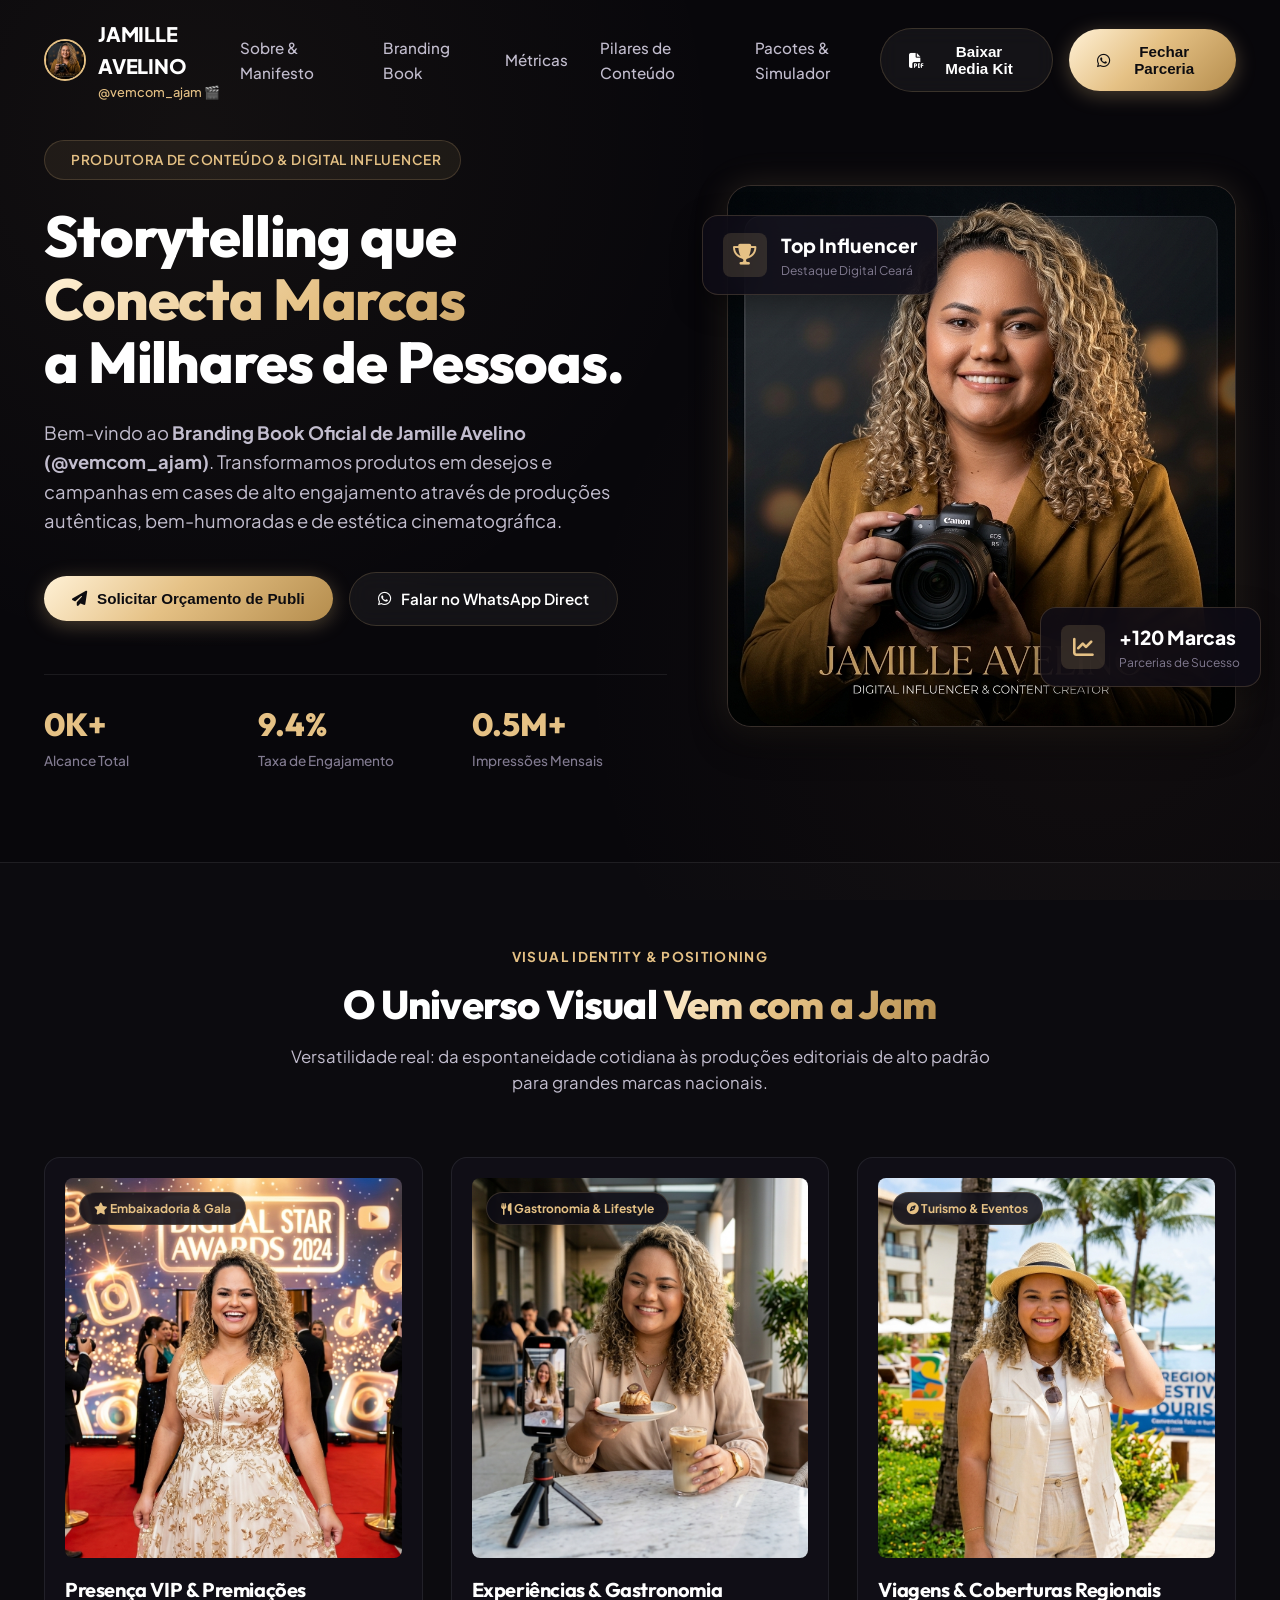
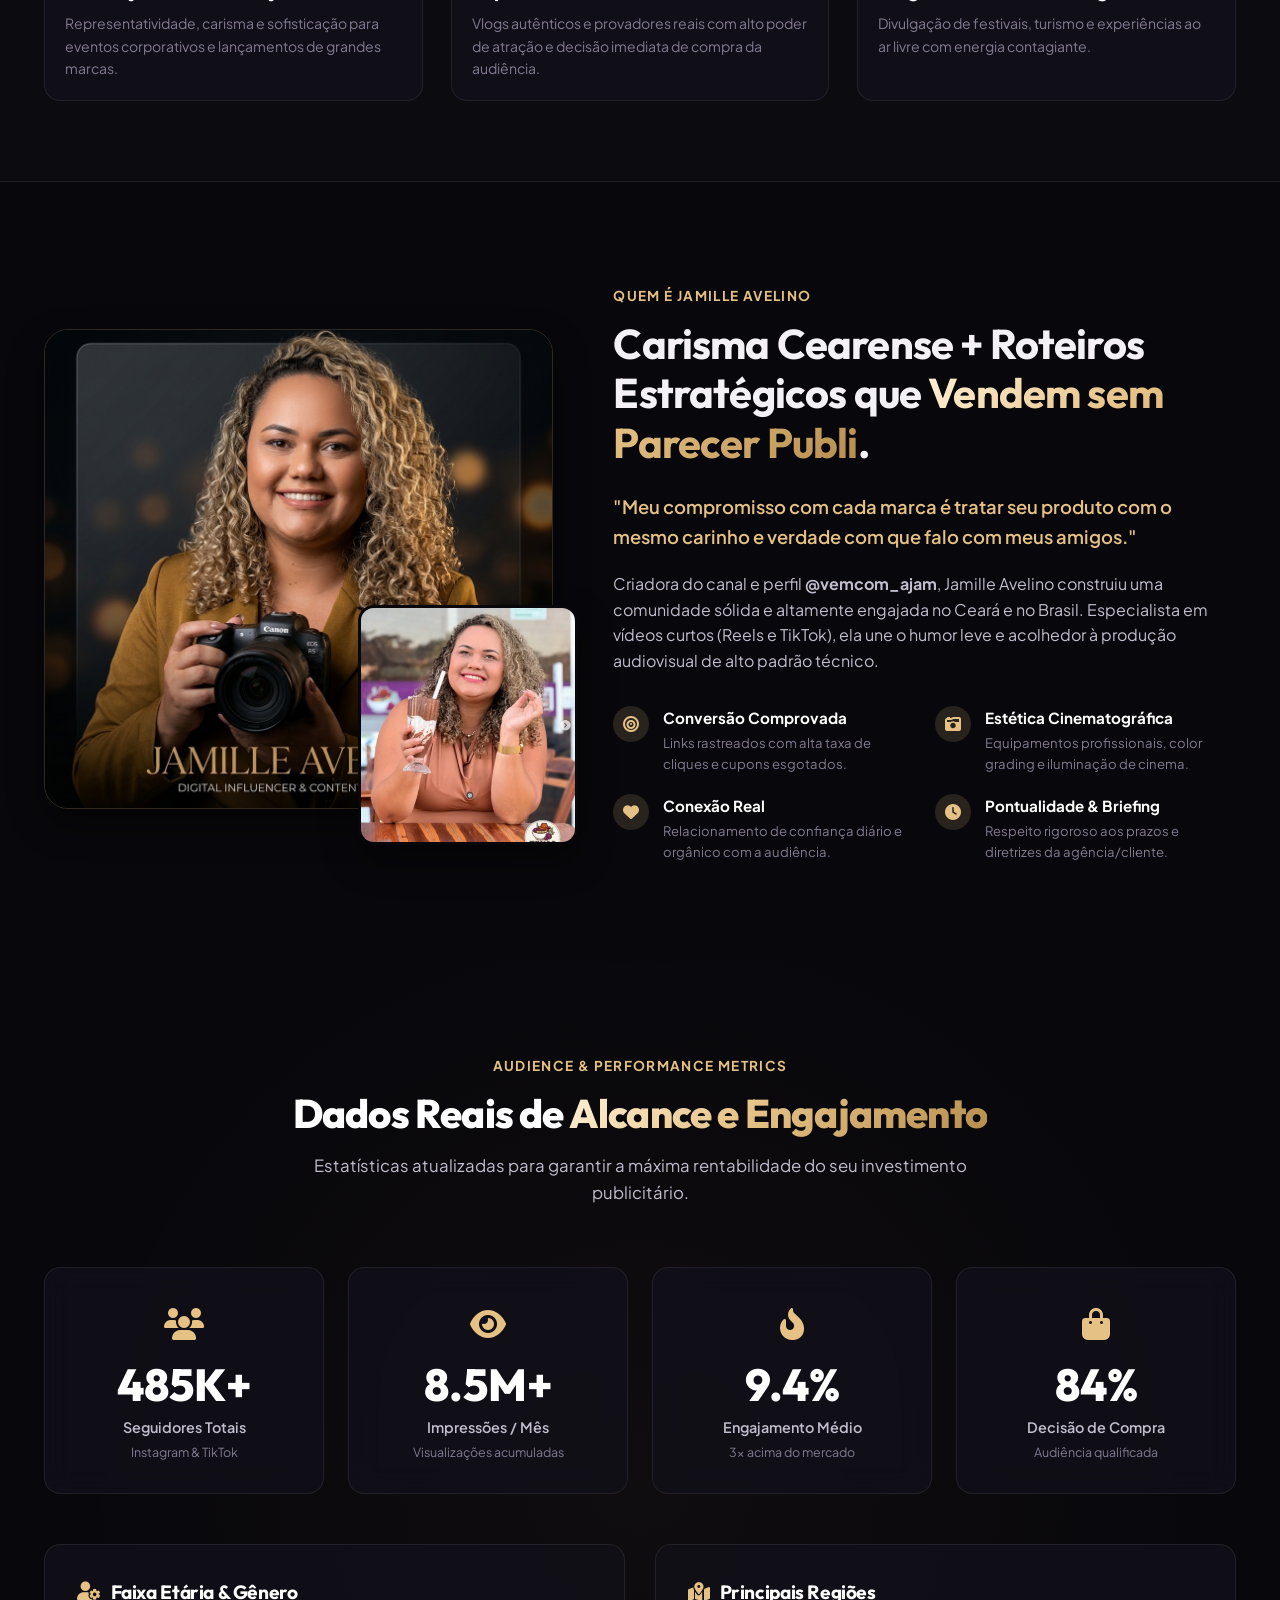
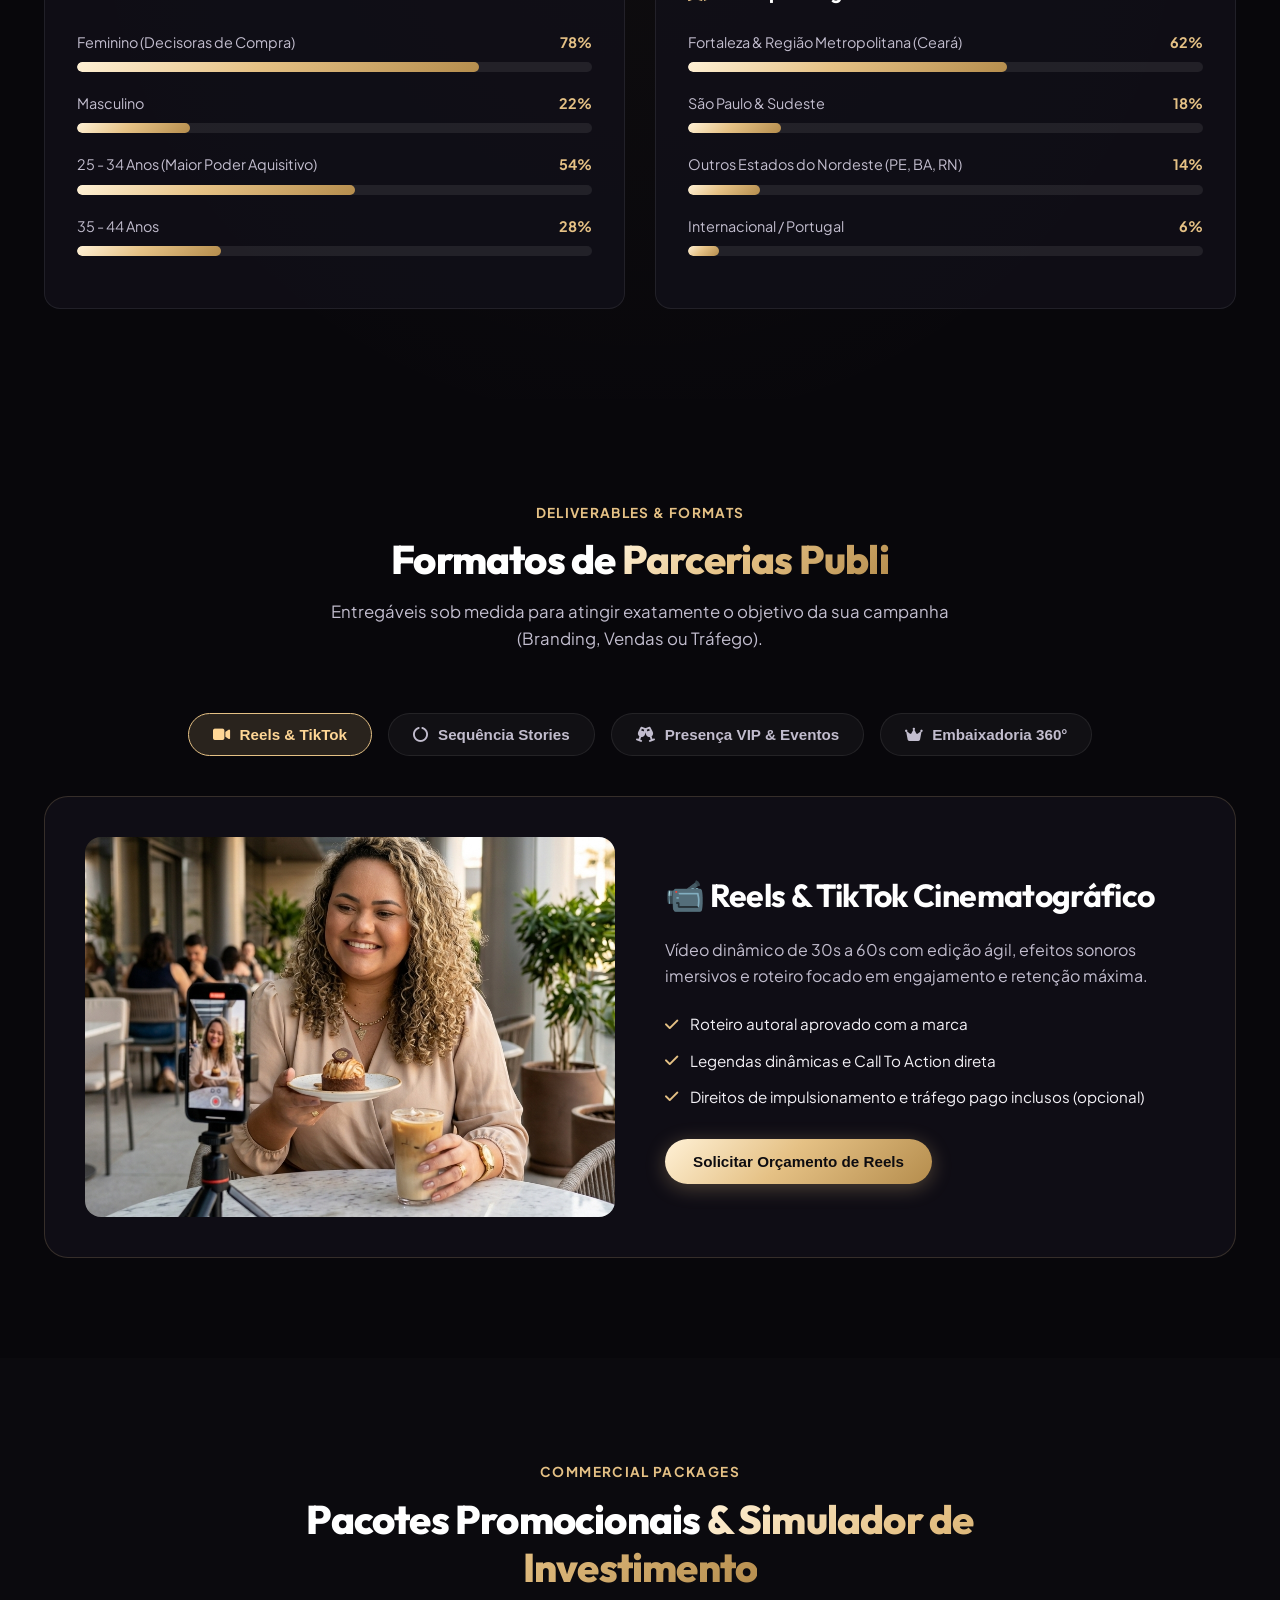
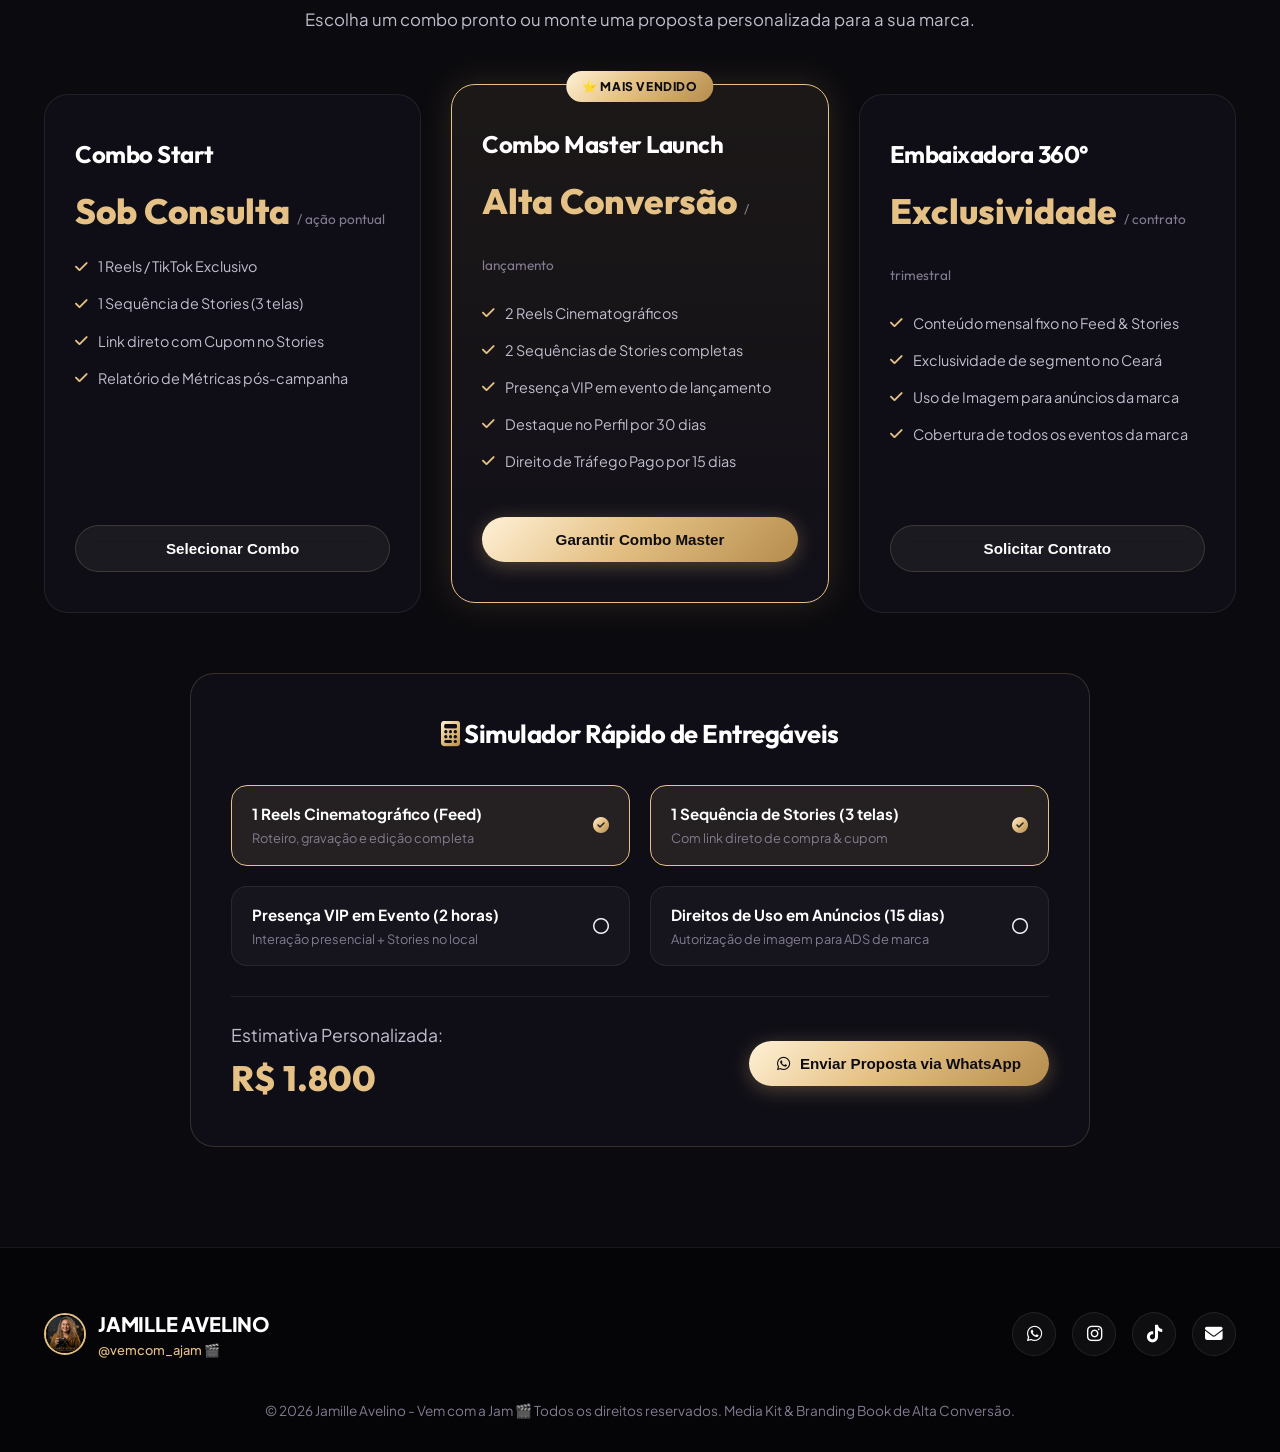
==== jamille-avelino/index.html @ 6a6f02b9 "feat: atualizar portfólio e sites" ====
<!DOCTYPE html>
<html lang="pt-BR">
<head>
  <meta charset="UTF-8">
  <meta name="viewport" content="width=device-width, initial-scale=1.0">
  <title>Jamille Avelino | Branding Book & Media Kit Oficial 🎬 @vemcom_ajam</title>
  <meta name="description" content="Media Kit & Branding Book Oficial da influenciadora digital e produtora de conteúdo Jamille Avelino (@vemcom_ajam). Conecte sua marca a audiências engajadas através de storytelling cinematográfico.">
  
  <!-- Google Fonts & FontAwesome -->
  <link rel="preconnect" href="https://fonts.googleapis.com">
  <link rel="preconnect" href="https://fonts.gstatic.com" crossorigin>
  <link href="https://fonts.googleapis.com/css2?family=Outfit:wght@300;400;500;600;700;800&family=Playfair+Display:ital,wght@0,400;0,600;0,700;1,400&family=Plus+Jakarta+Sans:wght@300;400;500;600;700&display=swap" rel="stylesheet">
  <link rel="stylesheet" href="https://cdnjs.cloudflare.com/ajax/libs/font-awesome/6.4.0/css/all.min.css">
  
  <!-- Custom CSS -->
  <link rel="stylesheet" href="styles.css">
</head>
<body>

  <!-- Navbar Navigation -->
  <nav class="navbar" id="navbar">
    <div class="container nav-container">
      <a href="#" class="nav-brand">
        <img src="assets/hero.png" alt="Jamille Avelino" class="nav-brand-logo">
        <div>
          <span class="nav-brand-text">JAMILLE AVELINO</span>
          <span class="nav-brand-handle">@vemcom_ajam 🎬</span>
        </div>
      </a>
      
      <ul class="nav-links">
        <li><a href="#sobre" class="nav-link">Sobre & Manifesto</a></li>
        <li><a href="#estetica" class="nav-link">Branding Book</a></li>
        <li><a href="#metricas" class="nav-link">Métricas</a></li>
        <li><a href="#pilares" class="nav-link">Pilares de Conteúdo</a></li>
        <li><a href="#pacotes" class="nav-link">Pacotes & Simulador</a></li>
      </ul>

      <div class="nav-actions">
        <button class="btn btn-secondary" onclick="generateMediaKitPDF()">
          <i class="fa-solid fa-file-pdf"></i> Baixar Media Kit
        </button>
        <button class="btn btn-primary" onclick="openBriefingModal()">
          <i class="fa-brands fa-whatsapp"></i> Fechar Parceria
        </button>
      </div>
    </div>
  </nav>

  <!-- Hero Section -->
  <section class="hero">
    <div class="container hero-grid">
      <div class="hero-content">
        <div class="hero-badge">
          <i class="fa-solid fa-sparkles"></i> Produtora de Conteúdo & Digital Influencer
        </div>
        <h1 class="hero-title">
          Storytelling que <span class="text-gradient">Conecta Marcas</span> a Milhares de Pessoas.
        </h1>
        <p class="hero-description">
          Bem-vindo ao <strong>Branding Book Oficial de Jamille Avelino (@vemcom_ajam)</strong>. Transformamos produtos em desejos e campanhas em cases de alto engajamento através de produções autênticas, bem-humoradas e de estética cinematográfica.
        </p>

        <div class="hero-actions">
          <button class="btn btn-primary" onclick="openBriefingModal('Hero')">
            <i class="fa-solid fa-paper-plane"></i> Solicitar Orçamento de Publi
          </button>
          <a href="https://wa.me/message/CF2NA52ETUHIK1" target="_blank" class="btn btn-secondary">
            <i class="fa-brands fa-whatsapp"></i> Falar no WhatsApp Direct
          </a>
        </div>

        <div class="hero-stats-row">
          <div class="hero-stat-card">
            <div class="hero-stat-number" data-count="485">0K+</div>
            <div class="hero-stat-label">Alcance Total</div>
          </div>
          <div class="hero-stat-card">
            <div class="hero-stat-number">9.4%</div>
            <div class="hero-stat-label">Taxa de Engajamento</div>
          </div>
          <div class="hero-stat-card">
            <div class="hero-stat-number" data-count="8">0.5M+</div>
            <div class="hero-stat-label">Impressões Mensais</div>
          </div>
        </div>
      </div>

      <div class="hero-media-wrapper">
        <div class="hero-main-card">
          <img src="assets/hero.png" alt="Jamille Avelino Editorial Hero" class="hero-main-img">
        </div>

        <!-- Floating Glassmorphic Badges -->
        <div class="floating-badge floating-badge-1">
          <div class="floating-icon"><i class="fa-solid fa-trophy"></i></div>
          <div>
            <div class="floating-val">Top Influencer</div>
            <div class="floating-lbl">Destaque Digital Ceará</div>
          </div>
        </div>

        <div class="floating-badge floating-badge-2">
          <div class="floating-icon"><i class="fa-solid fa-chart-line"></i></div>
          <div>
            <div class="floating-val">+120 Marcas</div>
            <div class="floating-lbl">Parcerias de Sucesso</div>
          </div>
        </div>
      </div>
    </div>
  </section>

  <!-- Real Photos Transformation / Visual Branding Section -->
  <section class="transformation-section" id="estetica">
    <div class="container">
      <div class="section-header">
        <span class="section-tag">Visual Identity & Positioning</span>
        <h2 class="section-title">O Universo Visual <span class="text-gradient">Vem com a Jam</span></h2>
        <p class="section-subtitle">
          Versatilidade real: da espontaneidade cotidiana às produções editoriais de alto padrão para grandes marcas nacionais.
        </p>
      </div>

      <div class="transform-grid">
        <!-- Card 1: Gala / Gala Awards -->
        <div class="transform-card">
          <div class="transform-img-box">
            <span class="transform-badge"><i class="fa-solid fa-star"></i> Embaixadoria & Gala</span>
            <img src="assets/gala.png" alt="Jamille Avelino Gala Event">
          </div>
          <div class="transform-info">
            <h3>Presença VIP & Premiações</h3>
            <p>Representatividade, carisma e sofisticação para eventos corporativos e lançamentos de grandes marcas.</p>
          </div>
        </div>

        <!-- Card 2: Food & Lifestyle -->
        <div class="transform-card">
          <div class="transform-img-box">
            <span class="transform-badge"><i class="fa-solid fa-utensils"></i> Gastronomia & Lifestyle</span>
            <img src="assets/cafe.png" alt="Jamille Avelino Cafe Lifestyle">
          </div>
          <div class="transform-info">
            <h3>Experiências & Gastronomia</h3>
            <p>Vlogs autênticos e provadores reais com alto poder de atração e decisão imediata de compra da audiência.</p>
          </div>
        </div>

        <!-- Card 3: Tourism & Outdoors -->
        <div class="transform-card">
          <div class="transform-img-box">
            <span class="transform-badge"><i class="fa-solid fa-compass"></i> Turismo & Eventos</span>
            <img src="assets/outdoor.png" alt="Jamille Avelino Outdoor Tourism">
          </div>
          <div class="transform-info">
            <h3>Viagens & Coberturas Regionais</h3>
            <p>Divulgação de festivais, turismo e experiências ao ar livre com energia contagiante.</p>
          </div>
        </div>
      </div>
    </div>
  </section>

  <!-- About / Manifesto Section -->
  <section class="about-section" id="sobre">
    <div class="container about-grid">
      <div class="about-image-stack">
        <img src="assets/hero.png" alt="Jamille Avelino Manifesto" class="about-img-main">
        <img src="assets/original_cafe.jpg" alt="Jamille Avelino Autêntica" class="about-img-sub">
      </div>

      <div class="about-content">
        <span class="section-tag">Quem é Jamille Avelino</span>
        <h2>Carisma Cearense + Roteiros Estratégicos que <span class="text-gradient">Vendem sem Parecer Publi</span>.</h2>
        
        <p class="about-lead">
          "Meu compromisso com cada marca é tratar seu produto com o mesmo carinho e verdade com que falo com meus amigos."
        </p>

        <p class="about-text">
          Criadora do canal e perfil <strong>@vemcom_ajam</strong>, Jamille Avelino construiu uma comunidade sólida e altamente engajada no Ceará e no Brasil. Especialista em vídeos curtos (Reels e TikTok), ela une o humor leve e acolhedor à produção audiovisual de alto padrão técnico.
        </p>

        <div class="values-grid">
          <div class="value-item">
            <div class="value-icon"><i class="fa-solid fa-bullseye"></i></div>
            <div>
              <div class="value-title">Conversão Comprovada</div>
              <div class="value-desc">Links rastreados com alta taxa de cliques e cupons esgotados.</div>
            </div>
          </div>
          <div class="value-item">
            <div class="value-icon"><i class="fa-solid fa-camera-retro"></i></div>
            <div>
              <div class="value-title">Estética Cinematográfica</div>
              <div class="value-desc">Equipamentos profissionais, color grading e iluminação de cinema.</div>
            </div>
          </div>
          <div class="value-item">
            <div class="value-icon"><i class="fa-solid fa-heart"></i></div>
            <div>
              <div class="value-title">Conexão Real</div>
              <div class="value-desc">Relacionamento de confiança diário e orgânico com a audiência.</div>
            </div>
          </div>
          <div class="value-item">
            <div class="value-icon"><i class="fa-solid fa-clock"></i></div>
            <div>
              <div class="value-title">Pontualidade & Briefing</div>
              <div class="value-desc">Respeito rigoroso aos prazos e diretrizes da agência/cliente.</div>
            </div>
          </div>
        </div>
      </div>
    </div>
  </section>

  <!-- Metrics & Demographics -->
  <section class="metrics-section" id="metricas">
    <div class="container">
      <div class="section-header">
        <span class="section-tag">Audience & Performance Metrics</span>
        <h2 class="section-title">Dados Reais de <span class="text-gradient">Alcance e Engajamento</span></h2>
        <p class="section-subtitle">
          Estatísticas atualizadas para garantir a máxima rentabilidade do seu investimento publicitário.
        </p>
      </div>

      <div class="stats-main-grid">
        <div class="stat-big-card">
          <div class="stat-icon"><i class="fa-solid fa-users"></i></div>
          <div class="stat-val">485K+</div>
          <div class="stat-lbl">Seguidores Totais</div>
          <div class="stat-subtext">Instagram & TikTok</div>
        </div>

        <div class="stat-big-card">
          <div class="stat-icon"><i class="fa-solid fa-eye"></i></div>
          <div class="stat-val">8.5M+</div>
          <div class="stat-lbl">Impressões / Mês</div>
          <div class="stat-subtext">Visualizações acumuladas</div>
        </div>

        <div class="stat-big-card">
          <div class="stat-icon"><i class="fa-solid fa-fire-flame-curved"></i></div>
          <div class="stat-val">9.4%</div>
          <div class="stat-lbl">Engajamento Médio</div>
          <div class="stat-subtext">3x acima do mercado</div>
        </div>

        <div class="stat-big-card">
          <div class="stat-icon"><i class="fa-solid fa-bag-shopping"></i></div>
          <div class="stat-val">84%</div>
          <div class="stat-lbl">Decisão de Compra</div>
          <div class="stat-subtext">Audiência qualificada</div>
        </div>
      </div>

      <div class="demographics-grid">
        <!-- Demografia por Gênero e Idade -->
        <div class="demo-card">
          <h3 class="demo-title"><i class="fa-solid fa-user-gear"></i> Faixa Etária & Gênero</h3>
          
          <div class="progress-bar-group">
            <div class="progress-info">
              <span class="progress-label">Feminino (Decisoras de Compra)</span>
              <span class="progress-value">78%</span>
            </div>
            <div class="progress-track"><div class="progress-fill" style="width: 78%;"></div></div>
          </div>

          <div class="progress-bar-group">
            <div class="progress-info">
              <span class="progress-label">Masculino</span>
              <span class="progress-value">22%</span>
            </div>
            <div class="progress-track"><div class="progress-fill" style="width: 22%;"></div></div>
          </div>

          <div class="progress-bar-group">
            <div class="progress-info">
              <span class="progress-label">25 - 34 Anos (Maior Poder Aquisitivo)</span>
              <span class="progress-value">54%</span>
            </div>
            <div class="progress-track"><div class="progress-fill" style="width: 54%;"></div></div>
          </div>

          <div class="progress-bar-group">
            <div class="progress-info">
              <span class="progress-label">35 - 44 Anos</span>
              <span class="progress-value">28%</span>
            </div>
            <div class="progress-track"><div class="progress-fill" style="width: 28%;"></div></div>
          </div>
        </div>

        <!-- Demografia por Região -->
        <div class="demo-card">
          <h3 class="demo-title"><div class="stat-icon" style="margin:0; font-size:1.2rem;"><i class="fa-solid fa-map-location-dot"></i></div> Principais Regiões</h3>
          
          <div class="progress-bar-group">
            <div class="progress-info">
              <span class="progress-label">Fortaleza & Região Metropolitana (Ceará)</span>
              <span class="progress-value">62%</span>
            </div>
            <div class="progress-track"><div class="progress-fill" style="width: 62%;"></div></div>
          </div>

          <div class="progress-bar-group">
            <div class="progress-info">
              <span class="progress-label">São Paulo & Sudeste</span>
              <span class="progress-value">18%</span>
            </div>
            <div class="progress-track"><div class="progress-fill" style="width: 18%;"></div></div>
          </div>

          <div class="progress-bar-group">
            <div class="progress-info">
              <span class="progress-label">Outros Estados do Nordeste (PE, BA, RN)</span>
              <span class="progress-value">14%</span>
            </div>
            <div class="progress-track"><div class="progress-fill" style="width: 14%;"></div></div>
          </div>

          <div class="progress-bar-group">
            <div class="progress-info">
              <span class="progress-label">Internacional / Portugal</span>
              <span class="progress-value">6%</span>
            </div>
            <div class="progress-track"><div class="progress-fill" style="width: 6%;"></div></div>
          </div>
        </div>
      </div>
    </div>
  </section>

  <!-- Content Pillars Section -->
  <section class="pillars-section" id="pilares">
    <div class="container">
      <div class="section-header">
        <span class="section-tag">Deliverables & Formats</span>
        <h2 class="section-title">Formatos de <span class="text-gradient">Parcerias Publi</span></h2>
        <p class="section-subtitle">
          Entregáveis sob medida para atingir exatamente o objetivo da sua campanha (Branding, Vendas ou Tráfego).
        </p>
      </div>

      <div class="pillars-tabs">
        <button class="tab-btn active" onclick="switchPillar('reels')"><i class="fa-solid fa-video"></i> Reels & TikTok</button>
        <button class="tab-btn" onclick="switchPillar('stories')"><i class="fa-solid fa-circle-notch"></i> Sequência Stories</button>
        <button class="tab-btn" onclick="switchPillar('vip')"><i class="fa-solid fa-glass-cheers"></i> Presença VIP & Eventos</button>
        <button class="tab-btn" onclick="switchPillar('ambassador')"><i class="fa-solid fa-crown"></i> Embaixadoria 360°</button>
      </div>

      <div id="pillar-content-display">
        <div class="pillar-content-card">
          <img src="assets/cafe.png" alt="Reels Cinematográfico" class="pillar-img">
          <div class="pillar-info">
            <h3>📹 Reels & TikTok Cinematográfico</h3>
            <p class="pillar-desc">
              Vídeo dinâmico de 30s a 60s com edição ágil, efeitos sonoros imersivos e roteiro focado em engajamento e retenção máxima.
            </p>
            <ul class="pillar-bullets">
              <li><i class="fa-solid fa-check"></i> Roteiro autoral aprovado com a marca</li>
              <li><i class="fa-solid fa-check"></i> Legendas dinâmicas e Call To Action direta</li>
              <li><i class="fa-solid fa-check"></i> Direitos de impulsionamento e tráfego pago inclusos (opcional)</li>
            </ul>
            <button class="btn btn-primary" onclick="openBriefingModal('Reels')">Solicitar Orçamento de Reels</button>
          </div>
        </div>
      </div>
    </div>
  </section>

  <!-- Commercial Packages & Investment Simulator -->
  <section class="pricing-section" id="pacotes">
    <div class="container">
      <div class="section-header">
        <span class="section-tag">Commercial Packages</span>
        <h2 class="section-title">Pacotes Promocionais <span class="text-gradient">& Simulador de Investimento</span></h2>
        <p class="section-subtitle">
          Escolha um combo pronto ou monte uma proposta personalizada para a sua marca.
        </p>
      </div>

      <div class="packages-grid">
        <!-- Package 1 -->
        <div class="package-card">
          <h3 class="package-name">Combo Start</h3>
          <div class="package-price-tag">Sob Consulta <span>/ ação pontual</span></div>
          <ul class="package-features">
            <li><i class="fa-solid fa-check"></i> 1 Reels / TikTok Exclusivo</li>
            <li><i class="fa-solid fa-check"></i> 1 Sequência de Stories (3 telas)</li>
            <li><i class="fa-solid fa-check"></i> Link direto com Cupom no Stories</li>
            <li><i class="fa-solid fa-check"></i> Relatório de Métricas pós-campanha</li>
          </ul>
          <button class="btn btn-secondary" onclick="openBriefingModal('Combo Start')">Selecionar Combo</button>
        </div>

        <!-- Package 2 Featured -->
        <div class="package-card featured">
          <div class="package-ribbon">⭐ Mais Vendido</div>
          <h3 class="package-name">Combo Master Launch</h3>
          <div class="package-price-tag">Alta Conversão <span>/ lançamento</span></div>
          <ul class="package-features">
            <li><i class="fa-solid fa-check"></i> 2 Reels Cinematográficos</li>
            <li><i class="fa-solid fa-check"></i> 2 Sequências de Stories completas</li>
            <li><i class="fa-solid fa-check"></i> Presença VIP em evento de lançamento</li>
            <li><i class="fa-solid fa-check"></i> Destaque no Perfil por 30 dias</li>
            <li><i class="fa-solid fa-check"></i> Direito de Tráfego Pago por 15 dias</li>
          </ul>
          <button class="btn btn-primary" onclick="openBriefingModal('Combo Master Launch')">Garantir Combo Master</button>
        </div>

        <!-- Package 3 -->
        <div class="package-card">
          <h3 class="package-name">Embaixadora 360°</h3>
          <div class="package-price-tag">Exclusividade <span>/ contrato trimestral</span></div>
          <ul class="package-features">
            <li><i class="fa-solid fa-check"></i> Conteúdo mensal fixo no Feed & Stories</li>
            <li><i class="fa-solid fa-check"></i> Exclusividade de segmento no Ceará</li>
            <li><i class="fa-solid fa-check"></i> Uso de Imagem para anúncios da marca</li>
            <li><i class="fa-solid fa-check"></i> Cobertura de todos os eventos da marca</li>
          </ul>
          <button class="btn btn-secondary" onclick="openBriefingModal('Embaixadoria 360')">Solicitar Contrato</button>
        </div>
      </div>

      <!-- Interactive Calculator -->
      <div class="calculator-box">
        <h3 class="calc-title"><i class="fa-solid fa-calculator text-gradient"></i> Simulador Rápido de Entregáveis</h3>
        
        <div class="calc-options-grid">
          <div class="calc-option selected" onclick="toggleCalcOption(this, 1200)" data-item="Reels Exclusivo">
            <div class="calc-option-info">
              <h4>1 Reels Cinematográfico (Feed)</h4>
              <p>Roteiro, gravação e edição completa</p>
            </div>
            <i class="fa-solid fa-circle-check text-gradient"></i>
          </div>

          <div class="calc-option selected" onclick="toggleCalcOption(this, 600)" data-item="Sequencia 3 Stories">
            <div class="calc-option-info">
              <h4>1 Sequência de Stories (3 telas)</h4>
              <p>Com link direto de compra & cupom</p>
            </div>
            <i class="fa-solid fa-circle-check text-gradient"></i>
          </div>

          <div class="calc-option" onclick="toggleCalcOption(this, 1500)" data-item="Presença VIP Evento">
            <div class="calc-option-info">
              <h4>Presença VIP em Evento (2 horas)</h4>
              <p>Interação presencial + Stories no local</p>
            </div>
            <i class="fa-regular fa-circle"></i>
          </div>

          <div class="calc-option" onclick="toggleCalcOption(this, 800)" data-item="Direito de Tráfego Pago">
            <div class="calc-option-info">
              <h4>Direitos de Uso em Anúncios (15 dias)</h4>
              <p>Autorização de imagem para ADS de marca</p>
            </div>
            <i class="fa-regular fa-circle"></i>
          </div>
        </div>

        <div class="calc-result-row">
          <div>
            <div class="calc-total-label">Estimativa Personalizada:</div>
            <div class="calc-total-amount" id="calc-total-price">R$ 1.800</div>
          </div>
          <button class="btn btn-primary" onclick="sendCalculatedBriefing()">
            <i class="fa-brands fa-whatsapp"></i> Enviar Proposta via WhatsApp
          </button>
        </div>
      </div>
    </div>
  </section>

  <!-- High Conversion Modal Form -->
  <div class="modal-overlay" id="briefingModal">
    <div class="modal-container">
      <button class="modal-close" onclick="closeBriefingModal()"><i class="fa-solid fa-xmark"></i></button>
      
      <div style="margin-bottom: 24px;">
        <span class="section-tag">Proposta Comercial Direct</span>
        <h2 style="font-size: 1.8rem; color: var(--text-white); margin-top: 4px;">Solicitar Orçamento com Jamille</h2>
        <p style="font-size: 0.9rem; color: var(--text-secondary);">Preencha para receber o orçamento oficial no seu WhatsApp instantaneamente.</p>
      </div>

      <form id="briefingForm" onsubmit="handleBriefingSubmit(event)">
        <div class="form-group">
          <label class="form-label">Nome da Marca / Empresa *</label>
          <input type="text" id="brandName" class="form-control" placeholder="Ex: Loja Moda Chic / Agência Digital" required>
        </div>

        <div class="form-row">
          <div class="form-group">
            <label class="form-label">Seu Nome / Cargo *</label>
            <input type="text" id="contactName" class="form-control" placeholder="Ex: Mariana (Gerente Mídia)" required>
          </div>
          <div class="form-group">
            <label class="form-label">Seu WhatsApp / Telefone *</label>
            <input type="tel" id="contactPhone" class="form-control" placeholder="(85) 99999-9999" required>
          </div>
        </div>

        <div class="form-group">
          <label class="form-label">Formato de Parceria Desejado</label>
          <select id="packageSelect" class="form-control">
            <option value="Combo Master Launch">Combo Master Launch (Mais Recomendado)</option>
            <option value="Combo Start">Combo Start (Pontual)</option>
            <option value="Embaixadoria 360">Embaixadoria Trimestral</option>
            <option value="Reels Avulso">Reels Cinematográfico Avulso</option>
            <option value="Presença VIP">Presença VIP em Evento</option>
          </select>
        </div>

        <div class="form-group">
          <label class="form-label">Detalhes da Campanha / Mensagem</label>
          <textarea id="briefingMessage" class="form-control" rows="3" placeholder="Conte um pouco sobre o produto, objetivo e data da ação..."></textarea>
        </div>

        <button type="submit" class="btn btn-primary" style="width: 100%; font-size: 1.05rem; padding: 16px;">
          <i class="fa-brands fa-whatsapp"></i> Enviar Briefing Imediato no WhatsApp
        </button>
      </form>
    </div>
  </div>

  <!-- Lightbox Overlay -->
  <div class="lightbox-overlay" id="lightboxModal" onclick="closeLightbox()">
    <img src="" alt="Zoom Photo" class="lightbox-img" id="lightboxImg">
  </div>

  <!-- Footer Section -->
  <footer class="footer">
    <div class="container">
      <div class="footer-grid">
        <div class="nav-brand">
          <img src="assets/hero.png" alt="Jamille Avelino" class="nav-brand-logo">
          <div>
            <span class="nav-brand-text">JAMILLE AVELINO</span>
            <span class="nav-brand-handle">@vemcom_ajam 🎬</span>
          </div>
        </div>

        <div class="footer-socials">
          <a href="https://wa.me/message/CF2NA52ETUHIK1" target="_blank" class="social-icon" title="WhatsApp Direct"><i class="fa-brands fa-whatsapp"></i></a>
          <a href="https://www.instagram.com/vemcom_ajam/" target="_blank" class="social-icon" title="Instagram @vemcom_ajam"><i class="fa-brands fa-instagram"></i></a>
          <a href="https://www.tiktok.com/" target="_blank" class="social-icon" title="TikTok"><i class="fa-brands fa-tiktok"></i></a>
          <a href="mailto:contato@vemcomajam.com.br" class="social-icon" title="E-mail"><i class="fa-solid fa-envelope"></i></a>
        </div>
      </div>

      <div class="footer-copy">
        <p>© 2026 Jamille Avelino - Vem com a Jam 🎬 Todos os direitos reservados. Media Kit & Branding Book de Alta Conversão.</p>
      </div>
    </div>
  </footer>

  <!-- Custom JavaScript -->
  <script src="script.js"></script>
</body>
</html>
---- jamille-avelino/styles.css ----
/* 
   Branding Book & Media Kit - Jamille Avelino (@vemcom_ajam)
   Design System: Dark Obsidian, Champagne Gold, Glassmorphic UI & Modern Typography
*/

@import url('https://fonts.googleapis.com/css2?family=Outfit:wght@300;400;500;600;700;800&family=Playfair+Display:ital,wght@0,400;0,600;0,700;1,400&family=Plus+Jakarta+Sans:wght@300;400;500;600;700&display=swap');

:root {
  --bg-dark: #08070b;
  --bg-card: rgba(18, 16, 26, 0.75);
  --bg-card-hover: rgba(28, 25, 40, 0.85);
  --accent-gold: #e5c185;
  --accent-gold-bright: #ffd796;
  --accent-gold-dark: #b58d4d;
  --accent-gradient: linear-gradient(135deg, #fff1d6 0%, #e5c185 45%, #b58d4d 100%);
  --accent-bronze: #c48b59;
  --accent-emerald: #10b981;
  --text-white: #ffffff;
  --text-primary: #f3f1f6;
  --text-secondary: #c2bdce;
  --text-muted: #827b91;
  --border-glass: rgba(229, 193, 133, 0.18);
  --border-glass-light: rgba(255, 255, 255, 0.08);
  --shadow-glow: 0 0 35px rgba(229, 193, 133, 0.15);
  --shadow-card: 0 15px 35px rgba(0, 0, 0, 0.4);
  --radius-sm: 8px;
  --radius-md: 16px;
  --radius-lg: 24px;
  --radius-full: 9999px;
  --transition: all 0.3s cubic-bezier(0.16, 1, 0.3, 1);
}

* {
  margin: 0;
  padding: 0;
  box-sizing: border-box;
  scroll-behavior: smooth;
}

body {
  font-family: 'Plus Jakarta Sans', sans-serif;
  background-color: var(--bg-dark);
  color: var(--text-primary);
  line-height: 1.6;
  overflow-x: hidden;
  background-image: 
    radial-gradient(circle at 15% 15%, rgba(229, 193, 133, 0.05) 0%, transparent 40%),
    radial-gradient(circle at 85% 75%, rgba(196, 139, 89, 0.05) 0%, transparent 40%);
  background-attachment: fixed;
}

/* Typography Utility */
h1, h2, h3, .font-heading {
  font-family: 'Outfit', sans-serif;
  letter-spacing: -0.02em;
}

.font-serif {
  font-family: 'Playfair Display', serif;
}

.text-gradient {
  background: var(--accent-gradient);
  -webkit-background-clip: text;
  -webkit-text-fill-color: transparent;
}

/* Container */
.container {
  max-width: 1240px;
  margin: 0 auto;
  padding: 0 24px;
}

/* Header & Navigation */
.navbar {
  position: fixed;
  top: 0;
  left: 0;
  right: 0;
  z-index: 1000;
  padding: 18px 0;
  transition: var(--transition);
}

.navbar.scrolled {
  background: rgba(8, 7, 11, 0.85);
  backdrop-filter: blur(20px);
  border-bottom: 1px solid var(--border-glass-light);
  padding: 12px 0;
  box-shadow: 0 10px 30px rgba(0,0,0,0.5);
}

.nav-container {
  display: flex;
  align-items: center;
  justify-content: space-between;
}

.nav-brand {
  display: flex;
  align-items: center;
  gap: 12px;
  text-decoration: none;
  color: var(--text-white);
}

.nav-brand-logo {
  width: 42px;
  height: 42px;
  border-radius: var(--radius-full);
  border: 2px solid var(--accent-gold);
  object-fit: cover;
}

.nav-brand-text {
  font-size: 1.25rem;
  font-weight: 800;
  letter-spacing: -0.01em;
}

.nav-brand-handle {
  font-size: 0.8rem;
  color: var(--accent-gold);
  font-weight: 500;
  display: block;
}

.nav-links {
  display: flex;
  align-items: center;
  gap: 32px;
  list-style: none;
}

.nav-link {
  color: var(--text-secondary);
  text-decoration: none;
  font-weight: 500;
  font-size: 0.95rem;
  transition: var(--transition);
  position: relative;
}

.nav-link:hover, .nav-link.active {
  color: var(--accent-gold);
}

.nav-link::after {
  content: '';
  position: absolute;
  bottom: -4px;
  left: 0;
  width: 0%;
  height: 2px;
  background: var(--accent-gold);
  transition: var(--transition);
  border-radius: 2px;
}

.nav-link:hover::after {
  width: 100%;
}

.nav-actions {
  display: flex;
  align-items: center;
  gap: 16px;
}

/* Buttons */
.btn {
  display: inline-flex;
  align-items: center;
  justify-content: center;
  gap: 10px;
  padding: 14px 28px;
  border-radius: var(--radius-full);
  font-size: 0.95rem;
  font-weight: 600;
  text-decoration: none;
  cursor: pointer;
  transition: var(--transition);
  border: none;
}

.btn-primary {
  background: var(--accent-gradient);
  color: #0d0c10;
  box-shadow: 0 4px 20px rgba(229, 193, 133, 0.3);
}

.btn-primary:hover {
  transform: translateY(-2px);
  box-shadow: 0 8px 30px rgba(229, 193, 133, 0.5);
  background: linear-gradient(135deg, #ffffff 0%, #e5c185 60%, #b58d4d 100%);
}

.btn-secondary {
  background: rgba(255, 255, 255, 0.05);
  color: var(--text-white);
  border: 1px solid var(--border-glass);
  backdrop-filter: blur(10px);
}

.btn-secondary:hover {
  background: rgba(229, 193, 133, 0.12);
  border-color: var(--accent-gold);
  color: var(--accent-gold-bright);
  transform: translateY(-2px);
}

.btn-icon {
  width: 44px;
  height: 44px;
  padding: 0;
  border-radius: var(--radius-full);
  display: inline-flex;
  align-items: center;
  justify-content: center;
  font-size: 1.1rem;
}

/* Hero Section */
.hero {
  padding-top: 140px;
  padding-bottom: 90px;
  position: relative;
  overflow: hidden;
}

.hero-grid {
  display: grid;
  grid-template-columns: 1.1fr 0.9fr;
  gap: 60px;
  align-items: center;
}

.hero-badge {
  display: inline-flex;
  align-items: center;
  gap: 8px;
  padding: 8px 18px;
  background: rgba(229, 193, 133, 0.08);
  border: 1px solid var(--border-glass);
  border-radius: var(--radius-full);
  font-size: 0.85rem;
  color: var(--accent-gold);
  font-weight: 600;
  margin-bottom: 24px;
  text-transform: uppercase;
  letter-spacing: 0.05em;
}

.hero-badge i {
  font-size: 0.9rem;
}

.hero-title {
  font-size: 3.6rem;
  line-height: 1.1;
  font-weight: 800;
  margin-bottom: 24px;
  color: var(--text-white);
}

.hero-title span {
  display: block;
}

.hero-description {
  font-size: 1.15rem;
  color: var(--text-secondary);
  margin-bottom: 36px;
  max-width: 580px;
  font-weight: 400;
}

.hero-actions {
  display: flex;
  align-items: center;
  gap: 16px;
  flex-wrap: wrap;
  margin-bottom: 48px;
}

.hero-stats-row {
  display: grid;
  grid-template-columns: repeat(3, 1fr);
  gap: 20px;
  padding-top: 24px;
  border-top: 1px solid var(--border-glass-light);
}

.hero-stat-card {
  text-align: left;
}

.hero-stat-number {
  font-size: 2rem;
  font-weight: 800;
  color: var(--accent-gold);
  font-family: 'Outfit', sans-serif;
}

.hero-stat-label {
  font-size: 0.85rem;
  color: var(--text-muted);
  font-weight: 500;
}

/* Hero Media Visual Showcase */
.hero-media-wrapper {
  position: relative;
}

.hero-main-card {
  position: relative;
  border-radius: var(--radius-lg);
  overflow: hidden;
  border: 1px solid var(--border-glass);
  box-shadow: var(--shadow-card), var(--shadow-glow);
  background: var(--bg-card);
}

.hero-main-img {
  width: 100%;
  height: 540px;
  object-fit: cover;
  display: block;
  transition: transform 0.6s ease;
}

.hero-main-card:hover .hero-main-img {
  transform: scale(1.03);
}

/* Floating Glass Badges */
.floating-badge {
  position: absolute;
  background: rgba(14, 12, 22, 0.82);
  backdrop-filter: blur(20px);
  border: 1px solid var(--border-glass);
  border-radius: var(--radius-md);
  padding: 14px 20px;
  display: flex;
  align-items: center;
  gap: 14px;
  box-shadow: 0 10px 30px rgba(0, 0, 0, 0.4);
  z-index: 10;
  animation: float 4s ease-in-out infinite alternate;
}

.floating-badge-1 {
  top: 30px;
  left: -25px;
}

.floating-badge-2 {
  bottom: 40px;
  right: -25px;
  animation-delay: -2s;
}

.floating-icon {
  width: 44px;
  height: 44px;
  border-radius: var(--radius-sm);
  background: rgba(229, 193, 133, 0.15);
  color: var(--accent-gold);
  display: flex;
  align-items: center;
  justify-content: center;
  font-size: 1.3rem;
}

.floating-val {
  font-size: 1.2rem;
  font-weight: 800;
  color: var(--text-white);
}

.floating-lbl {
  font-size: 0.75rem;
  color: var(--text-muted);
}

@keyframes float {
  0% { transform: translateY(0px); }
  100% { transform: translateY(-10px); }
}

/* Section Header */
.section-header {
  text-align: center;
  max-width: 700px;
  margin: 0 auto 60px auto;
}

.section-tag {
  font-size: 0.85rem;
  color: var(--accent-gold);
  font-weight: 700;
  text-transform: uppercase;
  letter-spacing: 0.1em;
  margin-bottom: 12px;
  display: inline-block;
}

.section-title {
  font-size: 2.5rem;
  font-weight: 800;
  color: var(--text-white);
  margin-bottom: 16px;
  line-height: 1.2;
}

.section-subtitle {
  font-size: 1.05rem;
  color: var(--text-secondary);
}

/* Real Photo vs Visual Transformation Showcase */
.transformation-section {
  padding: 80px 0;
  background: rgba(255, 255, 255, 0.015);
  border-top: 1px solid var(--border-glass-light);
  border-bottom: 1px solid var(--border-glass-light);
}

.transform-grid {
  display: grid;
  grid-template-columns: repeat(3, 1fr);
  gap: 28px;
}

.transform-card {
  background: var(--bg-card);
  border: 1px solid var(--border-glass-light);
  border-radius: var(--radius-md);
  padding: 20px;
  transition: var(--transition);
  position: relative;
  overflow: hidden;
}

.transform-card:hover {
  border-color: var(--border-glass);
  transform: translateY(-5px);
  box-shadow: var(--shadow-card);
}

.transform-img-box {
  position: relative;
  height: 380px;
  border-radius: var(--radius-sm);
  overflow: hidden;
  margin-bottom: 16px;
}

.transform-img-box img {
  width: 100%;
  height: 100%;
  object-fit: cover;
  transition: var(--transition);
}

.transform-card:hover img {
  transform: scale(1.04);
}

.transform-badge {
  position: absolute;
  top: 14px;
  left: 14px;
  padding: 6px 14px;
  background: rgba(14, 12, 22, 0.85);
  backdrop-filter: blur(10px);
  border: 1px solid var(--border-glass);
  border-radius: var(--radius-full);
  font-size: 0.75rem;
  font-weight: 700;
  color: var(--accent-gold);
}

.transform-info h3 {
  font-size: 1.25rem;
  color: var(--text-white);
  margin-bottom: 6px;
}

.transform-info p {
  font-size: 0.88rem;
  color: var(--text-muted);
}

/* About / Manifesto Section */
.about-section {
  padding: 100px 0;
}

.about-grid {
  display: grid;
  grid-template-columns: 0.9fr 1.1fr;
  gap: 60px;
  align-items: center;
}

.about-image-stack {
  position: relative;
}

.about-img-main {
  width: 100%;
  height: 480px;
  object-fit: cover;
  border-radius: var(--radius-lg);
  border: 1px solid var(--border-glass);
  box-shadow: var(--shadow-card);
}

.about-img-sub {
  position: absolute;
  bottom: -30px;
  right: -25px;
  width: 220px;
  height: 240px;
  object-fit: cover;
  border-radius: var(--radius-md);
  border: 3px solid var(--bg-dark);
  box-shadow: var(--shadow-card);
}

.about-content h2 {
  font-size: 2.6rem;
  margin-bottom: 24px;
  line-height: 1.2;
}

.about-lead {
  font-size: 1.15rem;
  color: var(--accent-gold);
  font-weight: 600;
  margin-bottom: 20px;
}

.about-text {
  font-size: 1rem;
  color: var(--text-secondary);
  margin-bottom: 32px;
}

.values-grid {
  display: grid;
  grid-template-columns: repeat(2, 1fr);
  gap: 20px;
}

.value-item {
  display: flex;
  align-items: flex-start;
  gap: 14px;
}

.value-icon {
  width: 36px;
  height: 36px;
  border-radius: var(--radius-full);
  background: rgba(229, 193, 133, 0.15);
  color: var(--accent-gold);
  display: flex;
  align-items: center;
  justify-content: center;
  flex-shrink: 0;
}

.value-title {
  font-weight: 700;
  color: var(--text-white);
  font-size: 0.95rem;
  margin-bottom: 2px;
}

.value-desc {
  font-size: 0.82rem;
  color: var(--text-muted);
}

/* Metrics & Demographics */
.metrics-section {
  padding: 90px 0;
  background: radial-gradient(circle at 50% 50%, rgba(229, 193, 133, 0.03) 0%, transparent 70%);
}

.stats-main-grid {
  display: grid;
  grid-template-columns: repeat(4, 1fr);
  gap: 24px;
  margin-bottom: 50px;
}

.stat-big-card {
  background: var(--bg-card);
  border: 1px solid var(--border-glass-light);
  border-radius: var(--radius-md);
  padding: 30px 24px;
  text-align: center;
  transition: var(--transition);
  backdrop-filter: blur(15px);
}

.stat-big-card:hover {
  border-color: var(--accent-gold);
  transform: translateY(-5px);
  box-shadow: var(--shadow-glow);
}

.stat-icon {
  font-size: 2rem;
  color: var(--accent-gold);
  margin-bottom: 14px;
}

.stat-val {
  font-size: 2.8rem;
  font-weight: 800;
  color: var(--text-white);
  font-family: 'Outfit', sans-serif;
  line-height: 1;
  margin-bottom: 8px;
}

.stat-lbl {
  font-size: 0.9rem;
  color: var(--text-secondary);
  font-weight: 600;
}

.stat-subtext {
  font-size: 0.78rem;
  color: var(--text-muted);
  margin-top: 4px;
}

.demographics-grid {
  display: grid;
  grid-template-columns: repeat(2, 1fr);
  gap: 30px;
}

.demo-card {
  background: var(--bg-card);
  border: 1px solid var(--border-glass-light);
  border-radius: var(--radius-md);
  padding: 32px;
}

.demo-title {
  font-size: 1.2rem;
  color: var(--text-white);
  margin-bottom: 24px;
  display: flex;
  align-items: center;
  gap: 10px;
}

.demo-title i {
  color: var(--accent-gold);
}

.progress-bar-group {
  margin-bottom: 20px;
}

.progress-info {
  display: flex;
  justify-content: space-between;
  font-size: 0.9rem;
  margin-bottom: 8px;
}

.progress-label {
  color: var(--text-secondary);
}

.progress-value {
  color: var(--accent-gold);
  font-weight: 700;
}

.progress-track {
  height: 10px;
  background: rgba(255, 255, 255, 0.08);
  border-radius: var(--radius-full);
  overflow: hidden;
}

.progress-fill {
  height: 100%;
  background: var(--accent-gradient);
  border-radius: var(--radius-full);
  transition: width 1.5s cubic-bezier(0.16, 1, 0.3, 1);
}

/* Content Pillars & Formats */
.pillars-section {
  padding: 100px 0;
}

.pillars-tabs {
  display: flex;
  justify-content: center;
  gap: 16px;
  margin-bottom: 40px;
  flex-wrap: wrap;
}

.tab-btn {
  padding: 12px 24px;
  border-radius: var(--radius-full);
  background: rgba(255, 255, 255, 0.04);
  border: 1px solid var(--border-glass-light);
  color: var(--text-secondary);
  font-weight: 600;
  font-size: 0.95rem;
  cursor: pointer;
  transition: var(--transition);
  display: flex;
  align-items: center;
  gap: 10px;
}

.tab-btn.active, .tab-btn:hover {
  background: rgba(229, 193, 133, 0.15);
  border-color: var(--accent-gold);
  color: var(--accent-gold-bright);
}

.pillar-content-card {
  display: grid;
  grid-template-columns: 1fr 1fr;
  gap: 50px;
  background: var(--bg-card);
  border: 1px solid var(--border-glass);
  border-radius: var(--radius-lg);
  padding: 40px;
  align-items: center;
}

.pillar-img {
  width: 100%;
  height: 380px;
  object-fit: cover;
  border-radius: var(--radius-md);
}

.pillar-info h3 {
  font-size: 2rem;
  color: var(--text-white);
  margin-bottom: 16px;
}

.pillar-desc {
  font-size: 1rem;
  color: var(--text-secondary);
  margin-bottom: 24px;
}

.pillar-bullets {
  list-style: none;
  margin-bottom: 30px;
}

.pillar-bullets li {
  display: flex;
  align-items: center;
  gap: 12px;
  font-size: 0.95rem;
  color: var(--text-primary);
  margin-bottom: 12px;
}

.pillar-bullets li i {
  color: var(--accent-gold);
}

/* Packages & Investment Simulator */
.pricing-section {
  padding: 100px 0;
  background: rgba(255, 255, 255, 0.01);
}

.packages-grid {
  display: grid;
  grid-template-columns: repeat(3, 1fr);
  gap: 30px;
  margin-bottom: 60px;
}

.package-card {
  background: var(--bg-card);
  border: 1px solid var(--border-glass-light);
  border-radius: var(--radius-lg);
  padding: 40px 30px;
  position: relative;
  transition: var(--transition);
  display: flex;
  flex-direction: column;
}

.package-card.featured {
  border-color: var(--accent-gold);
  background: linear-gradient(180deg, rgba(229, 193, 133, 0.08) 0%, rgba(18, 16, 26, 0.85) 100%);
  box-shadow: var(--shadow-glow);
  transform: translateY(-10px);
}

.package-ribbon {
  position: absolute;
  top: -14px;
  left: 50%;
  transform: translateX(-50%);
  background: var(--accent-gradient);
  color: #0d0c10;
  font-size: 0.75rem;
  font-weight: 800;
  padding: 6px 16px;
  border-radius: var(--radius-full);
  text-transform: uppercase;
  letter-spacing: 0.05em;
}

.package-name {
  font-size: 1.5rem;
  color: var(--text-white);
  margin-bottom: 10px;
}

.package-price-tag {
  font-size: 2.2rem;
  font-weight: 800;
  color: var(--accent-gold);
  font-family: 'Outfit', sans-serif;
  margin-bottom: 16px;
}

.package-price-tag span {
  font-size: 0.85rem;
  color: var(--text-muted);
  font-weight: 400;
}

.package-features {
  list-style: none;
  margin-bottom: 30px;
  flex-grow: 1;
}

.package-features li {
  display: flex;
  align-items: center;
  gap: 10px;
  font-size: 0.9rem;
  color: var(--text-secondary);
  margin-bottom: 14px;
}

.package-features li i {
  color: var(--accent-gold);
}

/* Calculator Section */
.calculator-box {
  background: var(--bg-card);
  border: 1px solid var(--border-glass);
  border-radius: var(--radius-lg);
  padding: 40px;
  max-width: 900px;
  margin: 0 auto;
}

.calc-title {
  text-align: center;
  font-size: 1.6rem;
  margin-bottom: 30px;
  color: var(--text-white);
}

.calc-options-grid {
  display: grid;
  grid-template-columns: repeat(2, 1fr);
  gap: 20px;
  margin-bottom: 30px;
}

.calc-option {
  display: flex;
  align-items: center;
  justify-content: space-between;
  padding: 16px 20px;
  background: rgba(255, 255, 255, 0.03);
  border: 1px solid var(--border-glass-light);
  border-radius: var(--radius-md);
  cursor: pointer;
  transition: var(--transition);
}

.calc-option.selected {
  border-color: var(--accent-gold);
  background: rgba(229, 193, 133, 0.1);
}

.calc-option-info h4 {
  font-size: 0.95rem;
  color: var(--text-white);
  margin-bottom: 2px;
}

.calc-option-info p {
  font-size: 0.8rem;
  color: var(--text-muted);
}

.calc-result-row {
  display: flex;
  align-items: center;
  justify-content: space-between;
  padding-top: 24px;
  border-top: 1px solid var(--border-glass-light);
}

.calc-total-label {
  font-size: 1.1rem;
  color: var(--text-secondary);
}

.calc-total-amount {
  font-size: 2.2rem;
  font-weight: 800;
  color: var(--accent-gold);
  font-family: 'Outfit', sans-serif;
}

/* Modal Form for Briefing */
.modal-overlay {
  position: fixed;
  top: 0;
  left: 0;
  right: 0;
  bottom: 0;
  background: rgba(5, 4, 8, 0.85);
  backdrop-filter: blur(15px);
  z-index: 2000;
  display: flex;
  align-items: center;
  justify-content: center;
  padding: 20px;
  opacity: 0;
  pointer-events: none;
  transition: var(--transition);
}

.modal-overlay.active {
  opacity: 1;
  pointer-events: auto;
}

.modal-container {
  background: #110f1a;
  border: 1px solid var(--border-glass);
  border-radius: var(--radius-lg);
  max-width: 620px;
  width: 100%;
  padding: 40px;
  position: relative;
  box-shadow: var(--shadow-card), var(--shadow-glow);
  transform: translateY(20px);
  transition: var(--transition);
}

.modal-overlay.active .modal-container {
  transform: translateY(0);
}

.modal-close {
  position: absolute;
  top: 20px;
  right: 20px;
  background: rgba(255, 255, 255, 0.05);
  border: none;
  color: var(--text-muted);
  width: 36px;
  height: 36px;
  border-radius: var(--radius-full);
  display: flex;
  align-items: center;
  justify-content: center;
  cursor: pointer;
  transition: var(--transition);
}

.modal-close:hover {
  background: rgba(255, 255, 255, 0.15);
  color: var(--text-white);
}

.form-group {
  margin-bottom: 20px;
}

.form-label {
  display: block;
  font-size: 0.85rem;
  font-weight: 600;
  color: var(--text-secondary);
  margin-bottom: 8px;
}

.form-control {
  width: 100%;
  padding: 14px 18px;
  background: rgba(255, 255, 255, 0.04);
  border: 1px solid var(--border-glass-light);
  border-radius: var(--radius-md);
  color: var(--text-white);
  font-size: 0.95rem;
  font-family: inherit;
  transition: var(--transition);
}

.form-control:focus {
  outline: none;
  border-color: var(--accent-gold);
  background: rgba(229, 193, 133, 0.05);
}

.form-row {
  display: grid;
  grid-template-columns: repeat(2, 1fr);
  gap: 16px;
}

/* Lightbox Modal */
.lightbox-overlay {
  position: fixed;
  top: 0;
  left: 0;
  right: 0;
  bottom: 0;
  background: rgba(0, 0, 0, 0.92);
  z-index: 3000;
  display: flex;
  align-items: center;
  justify-content: center;
  opacity: 0;
  pointer-events: none;
  transition: var(--transition);
}

.lightbox-overlay.active {
  opacity: 1;
  pointer-events: auto;
}

.lightbox-img {
  max-width: 90vw;
  max-height: 85vh;
  border-radius: var(--radius-md);
  border: 1px solid var(--border-glass);
}

/* Footer */
.footer {
  padding: 60px 0 30px 0;
  border-top: 1px solid var(--border-glass-light);
  background: #050407;
}

.footer-grid {
  display: flex;
  align-items: center;
  justify-content: space-between;
  margin-bottom: 40px;
}

.footer-socials {
  display: flex;
  gap: 16px;
}

.social-icon {
  width: 44px;
  height: 44px;
  border-radius: var(--radius-full);
  background: rgba(255, 255, 255, 0.04);
  border: 1px solid var(--border-glass-light);
  color: var(--text-white);
  display: flex;
  align-items: center;
  justify-content: center;
  text-decoration: none;
  font-size: 1.1rem;
  transition: var(--transition);
}

.social-icon:hover {
  background: var(--accent-gold);
  color: #0d0c10;
  transform: translateY(-3px);
}

.footer-copy {
  text-align: center;
  color: var(--text-muted);
  font-size: 0.85rem;
}

/* Responsive Breakpoints */
@media (max-width: 992px) {
  .hero-grid, .about-grid, .pillar-content-card {
    grid-template-columns: 1fr;
    gap: 40px;
  }
  .transform-grid, .packages-grid, .stats-main-grid {
    grid-template-columns: 1fr 1fr;
  }
  .hero-title {
    font-size: 2.8rem;
  }
  .nav-links {
    display: none;
  }
}

@media (max-width: 600px) {
  .transform-grid, .packages-grid, .stats-main-grid, .demographics-grid, .calc-options-grid, .form-row {
    grid-template-columns: 1fr;
  }
  .hero-title {
    font-size: 2.2rem;
  }
  .calc-result-row {
    flex-direction: column;
    gap: 16px;
    text-align: center;
  }
}
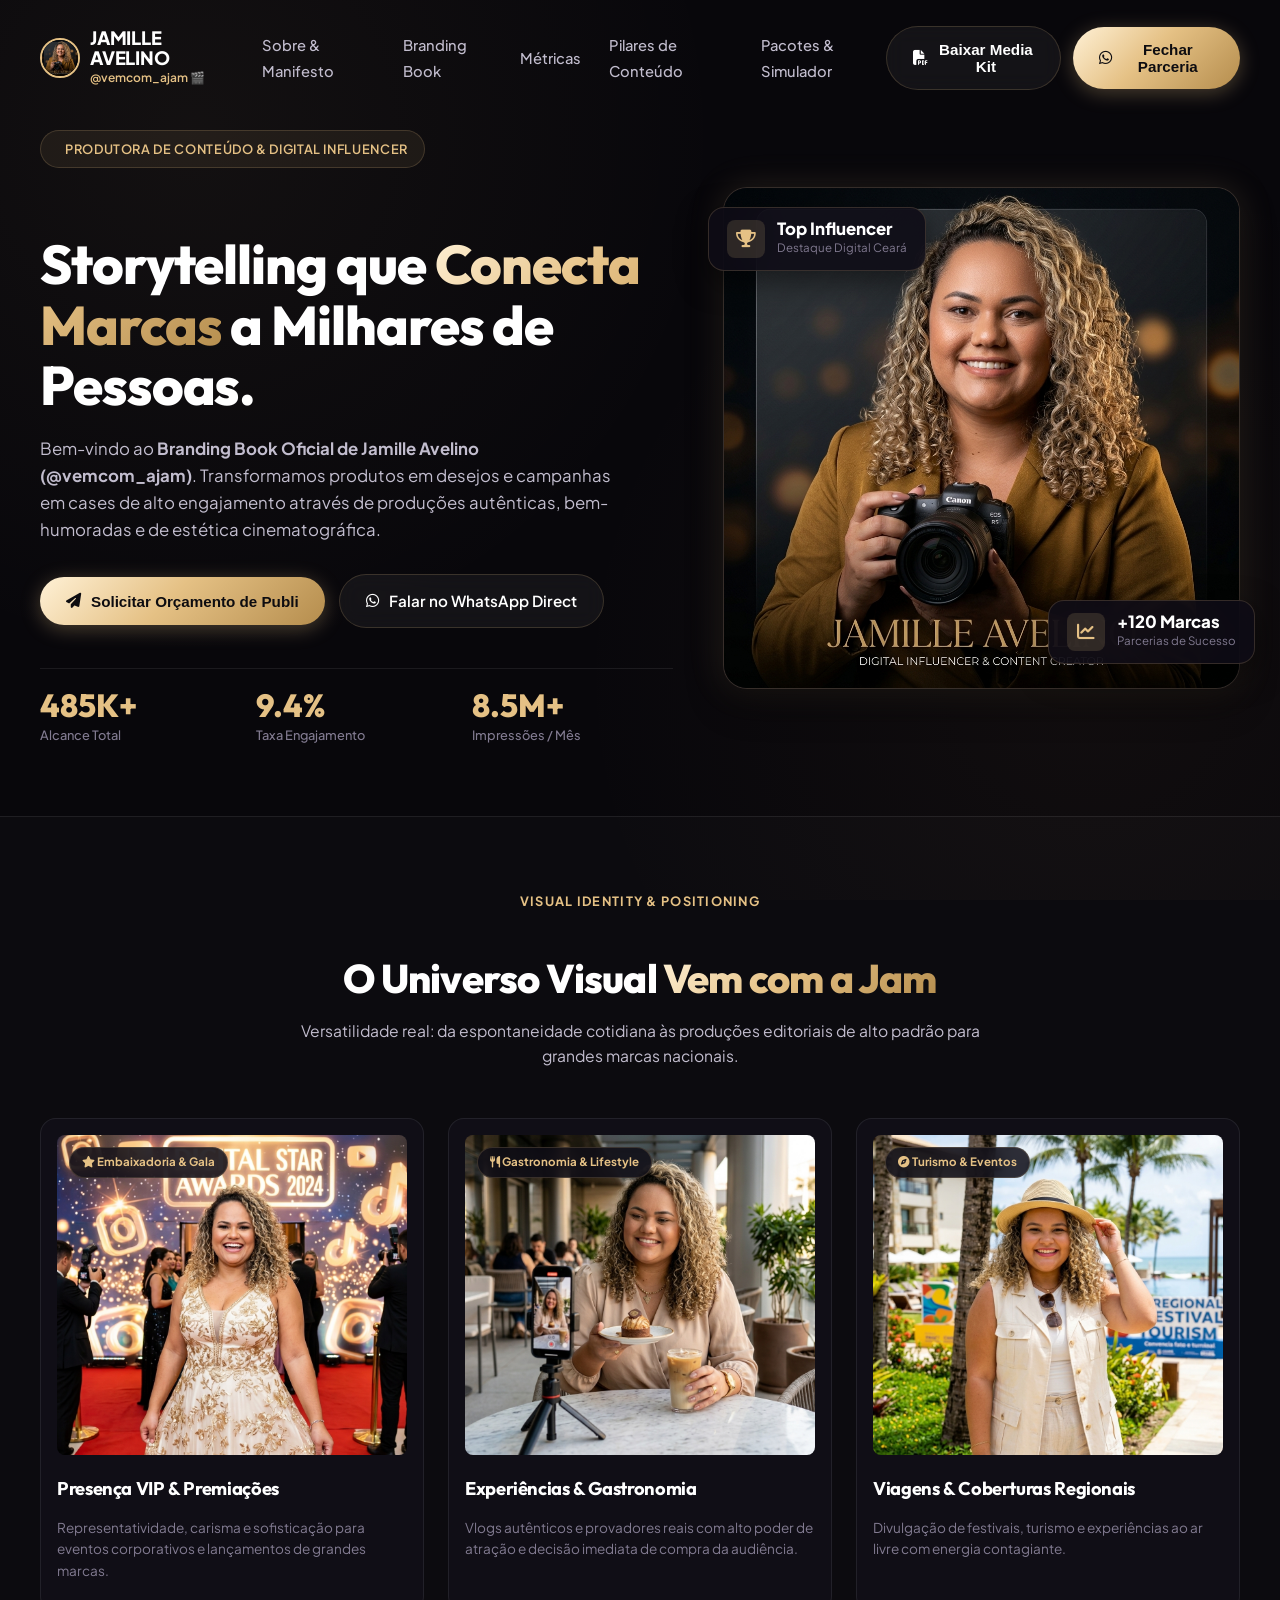
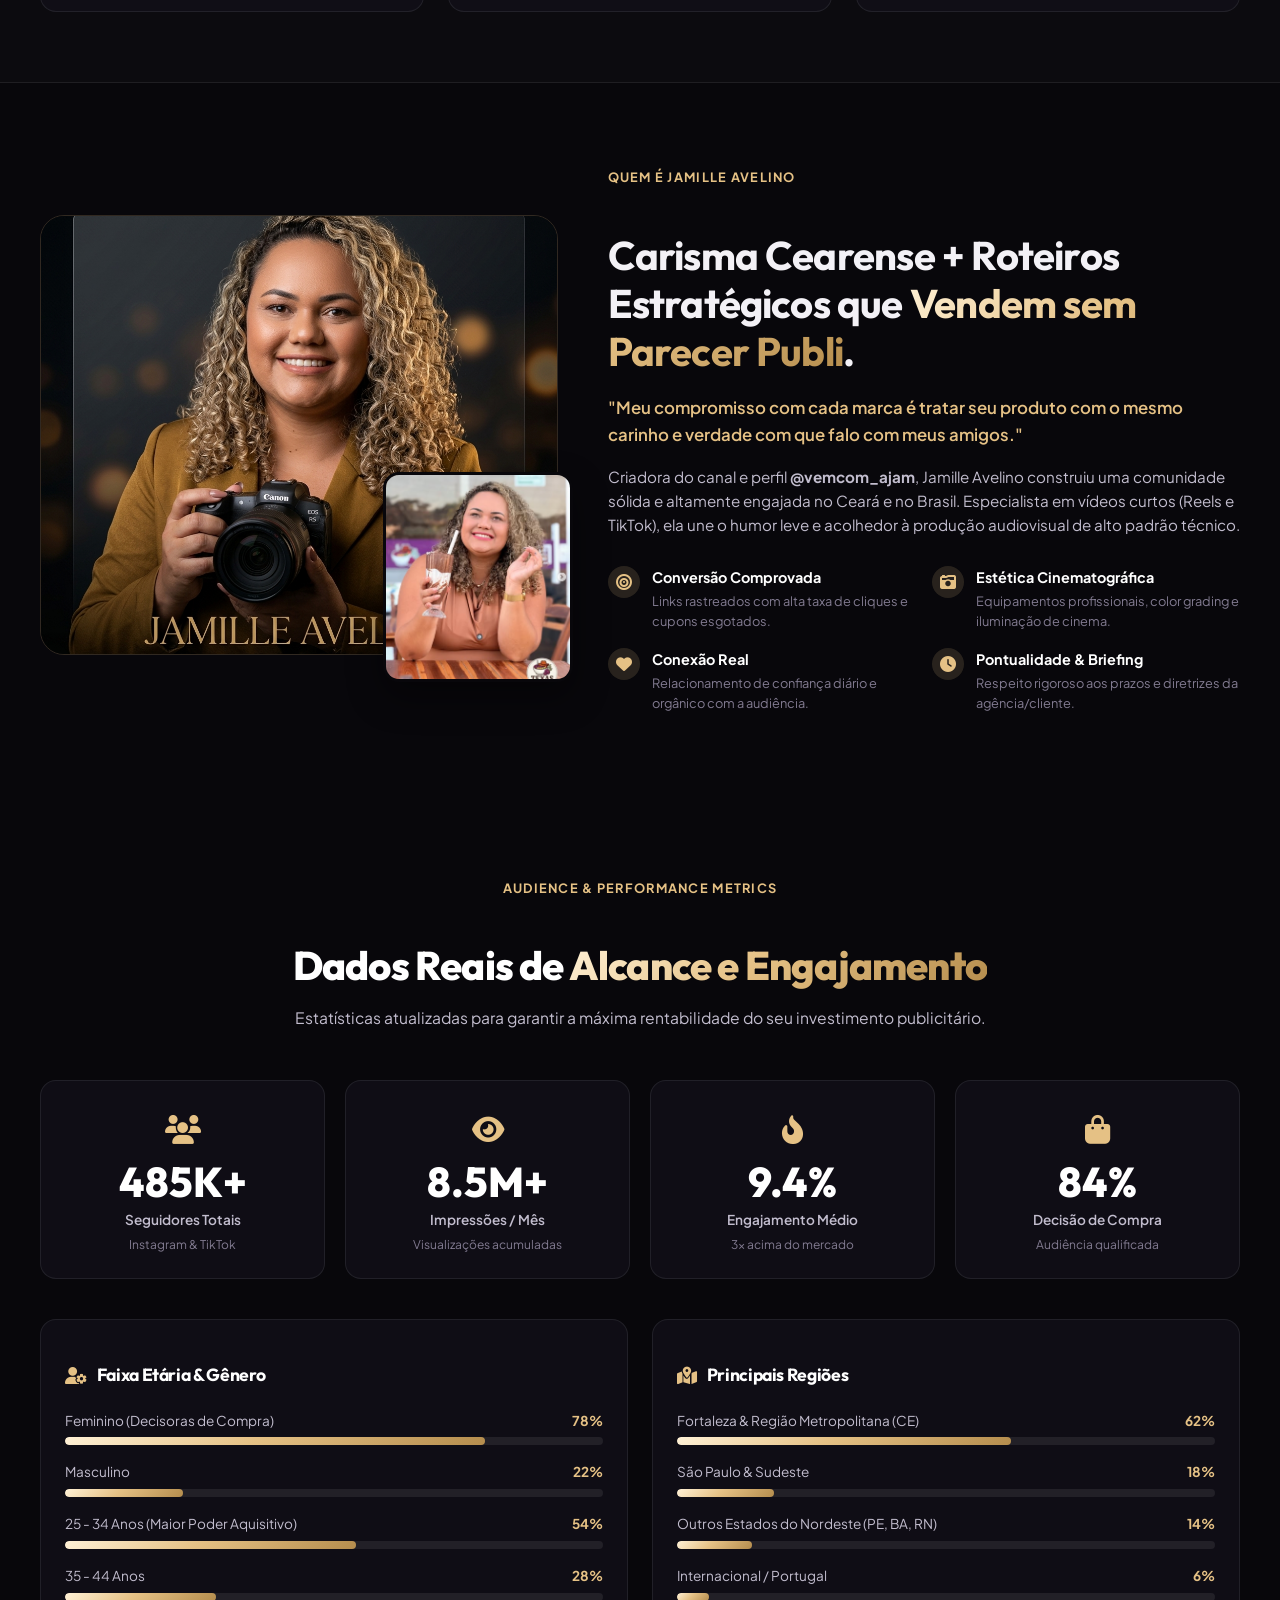
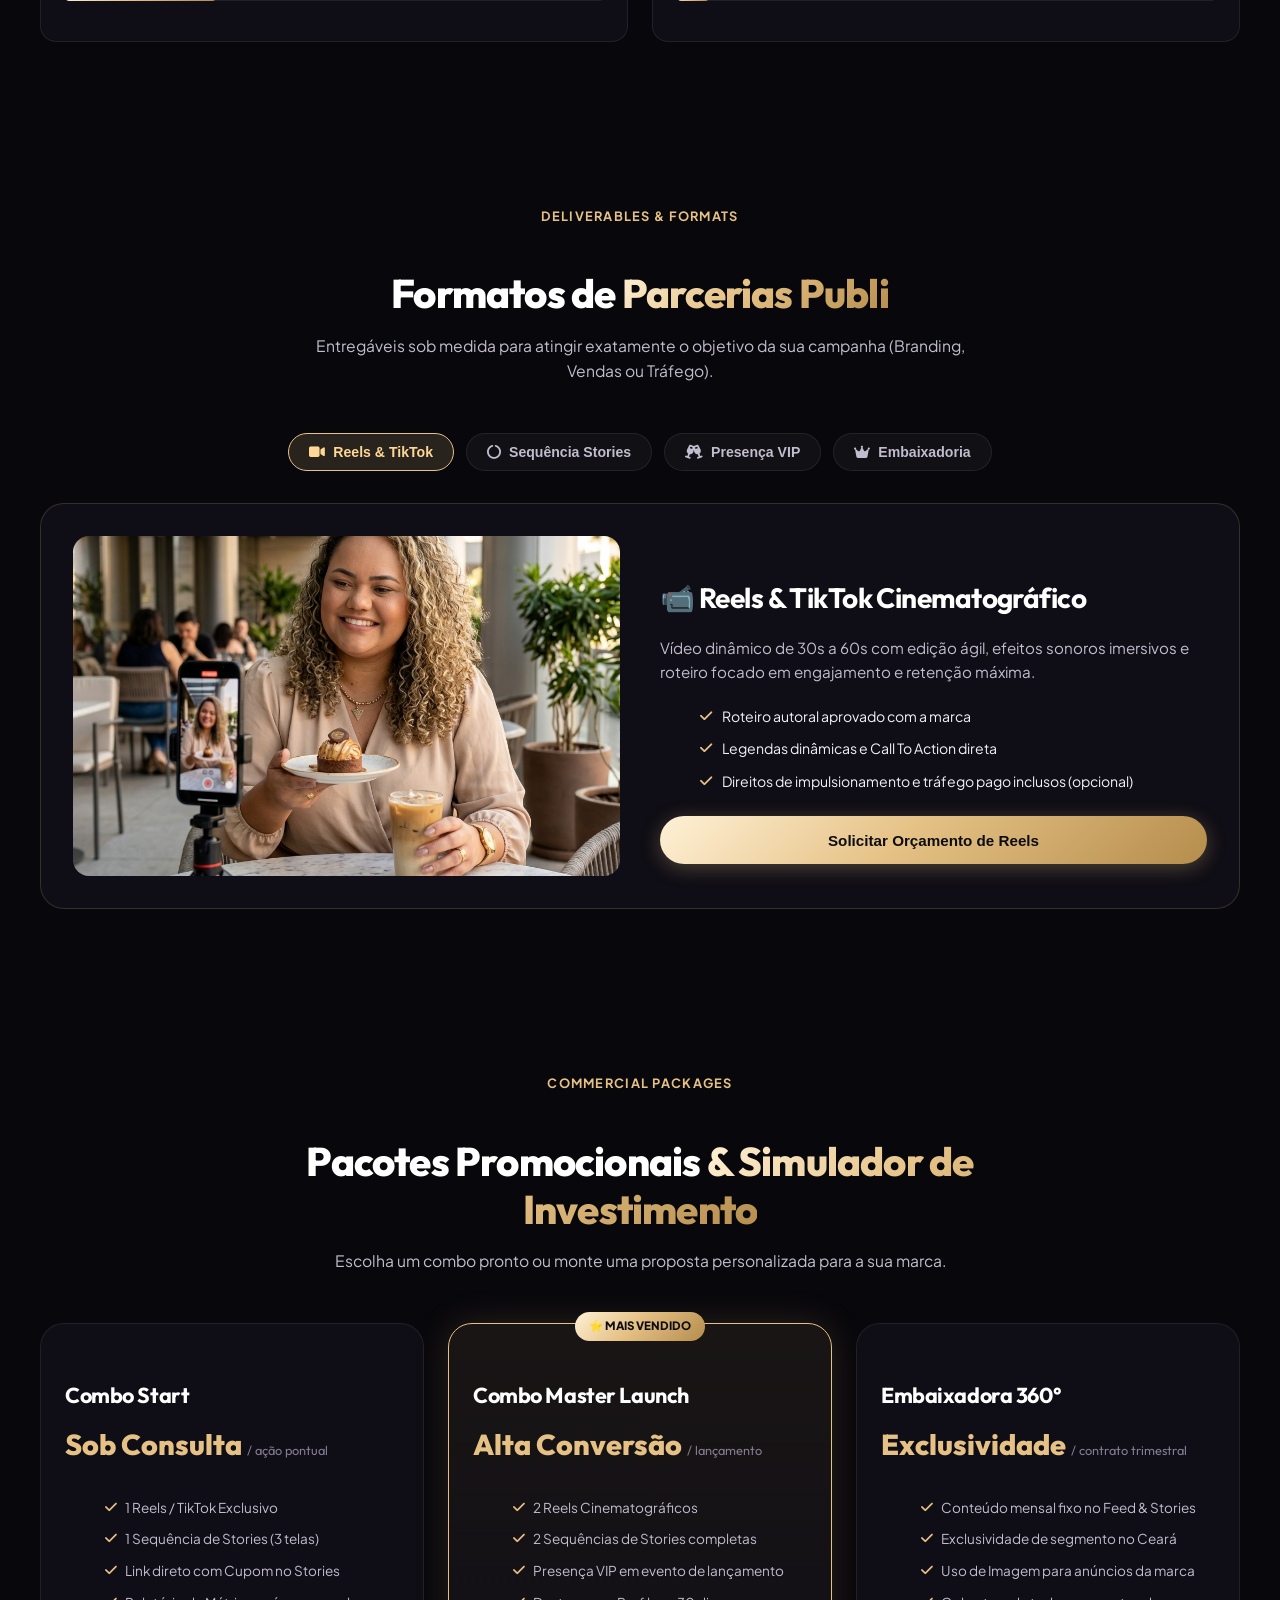
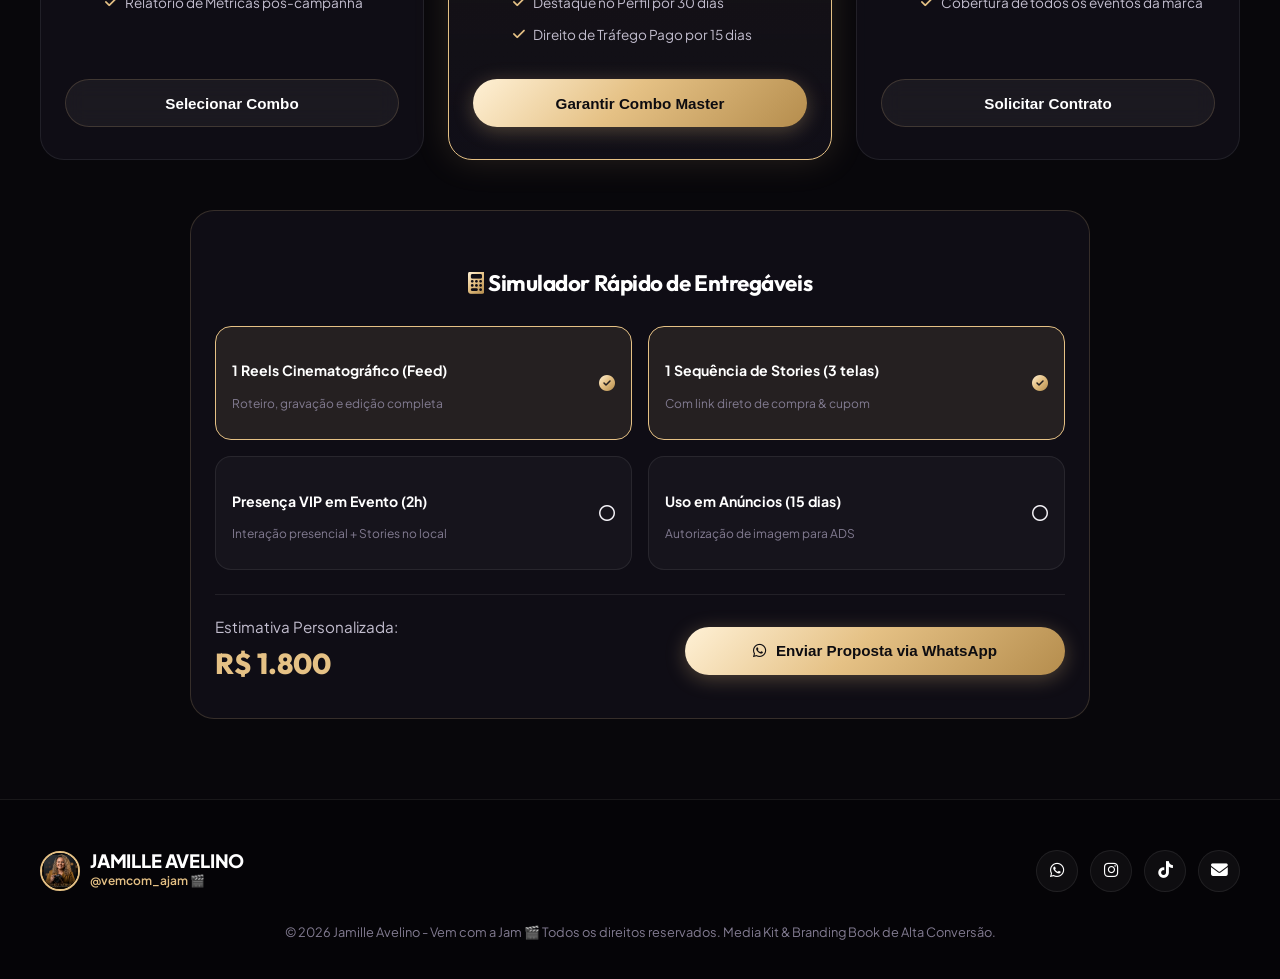
==== commit 9fbde868: "feat: otimizacao mobile first minuciosa na LP Jamille Avelino" ====
--- a/jamille-avelino/index.html
+++ b/jamille-avelino/index.html
@@ -2,7 +2,7 @@
 <html lang="pt-BR">
 <head>
   <meta charset="UTF-8">
-  <meta name="viewport" content="width=device-width, initial-scale=1.0">
+  <meta name="viewport" content="width=device-width, initial-scale=1.0, maximum-scale=1.0, user-scalable=no">
   <title>Jamille Avelino | Branding Book & Media Kit Oficial 🎬 @vemcom_ajam</title>
   <meta name="description" content="Media Kit & Branding Book Oficial da influenciadora digital e produtora de conteúdo Jamille Avelino (@vemcom_ajam). Conecte sua marca a audiências engajadas através de storytelling cinematográfico.">
   
@@ -28,6 +28,7 @@
         </div>
       </a>
       
+      <!-- Desktop Links -->
       <ul class="nav-links">
         <li><a href="#sobre" class="nav-link">Sobre & Manifesto</a></li>
         <li><a href="#estetica" class="nav-link">Branding Book</a></li>
@@ -37,12 +38,38 @@
       </ul>
 
       <div class="nav-actions">
-        <button class="btn btn-secondary" onclick="generateMediaKitPDF()">
+        <button class="btn btn-secondary nav-pdf-btn" onclick="generateMediaKitPDF()">
           <i class="fa-solid fa-file-pdf"></i> Baixar Media Kit
         </button>
-        <button class="btn btn-primary" onclick="openBriefingModal()">
+        <button class="btn btn-primary nav-cta-btn" onclick="openBriefingModal()">
           <i class="fa-brands fa-whatsapp"></i> Fechar Parceria
         </button>
+        
+        <!-- Mobile Hamburger Toggle -->
+        <button class="mobile-toggle" id="mobileToggle" onclick="toggleMobileNav()" aria-label="Abrir Menu">
+          <i class="fa-solid fa-bars"></i>
+        </button>
+      </div>
+    </div>
+
+    <!-- Mobile Drawer Menu -->
+    <div class="mobile-menu-drawer" id="mobileMenuDrawer">
+      <div class="mobile-menu-inner">
+        <ul class="mobile-nav-links">
+          <li><a href="#sobre" onclick="closeMobileNav()"><i class="fa-solid fa-user-astronaut"></i> Sobre & Manifesto</a></li>
+          <li><a href="#estetica" onclick="closeMobileNav()"><i class="fa-solid fa-wand-magic-sparkles"></i> Branding Book</a></li>
+          <li><a href="#metricas" onclick="closeMobileNav()"><i class="fa-solid fa-chart-pie"></i> Métricas & Audiência</a></li>
+          <li><a href="#pilares" onclick="closeMobileNav()"><i class="fa-solid fa-clapperboard"></i> Pilares de Conteúdo</a></li>
+          <li><a href="#pacotes" onclick="closeMobileNav()"><i class="fa-solid fa-calculator"></i> Pacotes & Simulador</a></li>
+        </ul>
+        <div class="mobile-menu-buttons">
+          <button class="btn btn-secondary" style="width: 100%;" onclick="closeMobileNav(); generateMediaKitPDF();">
+            <i class="fa-solid fa-file-pdf"></i> Baixar Media Kit (PDF)
+          </button>
+          <button class="btn btn-primary" style="width: 100%;" onclick="closeMobileNav(); openBriefingModal();">
+            <i class="fa-brands fa-whatsapp"></i> Solicitar Orçamento
+          </button>
+        </div>
       </div>
     </div>
   </nav>
@@ -72,16 +99,16 @@
 
         <div class="hero-stats-row">
           <div class="hero-stat-card">
-            <div class="hero-stat-number" data-count="485">0K+</div>
+            <div class="hero-stat-number" data-count="485">485K+</div>
             <div class="hero-stat-label">Alcance Total</div>
           </div>
           <div class="hero-stat-card">
             <div class="hero-stat-number">9.4%</div>
-            <div class="hero-stat-label">Taxa de Engajamento</div>
+            <div class="hero-stat-label">Taxa Engajamento</div>
           </div>
           <div class="hero-stat-card">
-            <div class="hero-stat-number" data-count="8">0.5M+</div>
-            <div class="hero-stat-label">Impressões Mensais</div>
+            <div class="hero-stat-number" data-count="8">8.5M+</div>
+            <div class="hero-stat-label">Impressões / Mês</div>
           </div>
         </div>
       </div>
@@ -127,7 +154,7 @@
         <div class="transform-card">
           <div class="transform-img-box">
             <span class="transform-badge"><i class="fa-solid fa-star"></i> Embaixadoria & Gala</span>
-            <img src="assets/gala.png" alt="Jamille Avelino Gala Event">
+            <img src="assets/gala.png" alt="Jamille Avelino Gala Event" onclick="openLightbox('assets/gala.png')">
           </div>
           <div class="transform-info">
             <h3>Presença VIP & Premiações</h3>
@@ -139,7 +166,7 @@
         <div class="transform-card">
           <div class="transform-img-box">
             <span class="transform-badge"><i class="fa-solid fa-utensils"></i> Gastronomia & Lifestyle</span>
-            <img src="assets/cafe.png" alt="Jamille Avelino Cafe Lifestyle">
+            <img src="assets/cafe.png" alt="Jamille Avelino Cafe Lifestyle" onclick="openLightbox('assets/cafe.png')">
           </div>
           <div class="transform-info">
             <h3>Experiências & Gastronomia</h3>
@@ -151,7 +178,7 @@
         <div class="transform-card">
           <div class="transform-img-box">
             <span class="transform-badge"><i class="fa-solid fa-compass"></i> Turismo & Eventos</span>
-            <img src="assets/outdoor.png" alt="Jamille Avelino Outdoor Tourism">
+            <img src="assets/outdoor.png" alt="Jamille Avelino Outdoor Tourism" onclick="openLightbox('assets/outdoor.png')">
           </div>
           <div class="transform-info">
             <h3>Viagens & Coberturas Regionais</h3>
@@ -297,11 +324,11 @@
 
         <!-- Demografia por Região -->
         <div class="demo-card">
-          <h3 class="demo-title"><div class="stat-icon" style="margin:0; font-size:1.2rem;"><i class="fa-solid fa-map-location-dot"></i></div> Principais Regiões</h3>
+          <h3 class="demo-title"><i class="fa-solid fa-map-location-dot"></i> Principais Regiões</h3>
           
           <div class="progress-bar-group">
             <div class="progress-info">
-              <span class="progress-label">Fortaleza & Região Metropolitana (Ceará)</span>
+              <span class="progress-label">Fortaleza & Região Metropolitana (CE)</span>
               <span class="progress-value">62%</span>
             </div>
             <div class="progress-track"><div class="progress-fill" style="width: 62%;"></div></div>
@@ -347,10 +374,10 @@
       </div>
 
       <div class="pillars-tabs">
-        <button class="tab-btn active" onclick="switchPillar('reels')"><i class="fa-solid fa-video"></i> Reels & TikTok</button>
-        <button class="tab-btn" onclick="switchPillar('stories')"><i class="fa-solid fa-circle-notch"></i> Sequência Stories</button>
-        <button class="tab-btn" onclick="switchPillar('vip')"><i class="fa-solid fa-glass-cheers"></i> Presença VIP & Eventos</button>
-        <button class="tab-btn" onclick="switchPillar('ambassador')"><i class="fa-solid fa-crown"></i> Embaixadoria 360°</button>
+        <button class="tab-btn active" onclick="switchPillar('reels', this)"><i class="fa-solid fa-video"></i> Reels & TikTok</button>
+        <button class="tab-btn" onclick="switchPillar('stories', this)"><i class="fa-solid fa-circle-notch"></i> Sequência Stories</button>
+        <button class="tab-btn" onclick="switchPillar('vip', this)"><i class="fa-solid fa-glass-cheers"></i> Presença VIP</button>
+        <button class="tab-btn" onclick="switchPillar('ambassador', this)"><i class="fa-solid fa-crown"></i> Embaixadoria</button>
       </div>
 
       <div id="pillar-content-display">
@@ -366,7 +393,7 @@
               <li><i class="fa-solid fa-check"></i> Legendas dinâmicas e Call To Action direta</li>
               <li><i class="fa-solid fa-check"></i> Direitos de impulsionamento e tráfego pago inclusos (opcional)</li>
             </ul>
-            <button class="btn btn-primary" onclick="openBriefingModal('Reels')">Solicitar Orçamento de Reels</button>
+            <button class="btn btn-primary" style="width: 100%;" onclick="openBriefingModal('Reels')">Solicitar Orçamento de Reels</button>
           </div>
         </div>
       </div>
@@ -395,7 +422,7 @@
             <li><i class="fa-solid fa-check"></i> Link direto com Cupom no Stories</li>
             <li><i class="fa-solid fa-check"></i> Relatório de Métricas pós-campanha</li>
           </ul>
-          <button class="btn btn-secondary" onclick="openBriefingModal('Combo Start')">Selecionar Combo</button>
+          <button class="btn btn-secondary" style="width: 100%;" onclick="openBriefingModal('Combo Start')">Selecionar Combo</button>
         </div>
 
         <!-- Package 2 Featured -->
@@ -410,7 +437,7 @@
             <li><i class="fa-solid fa-check"></i> Destaque no Perfil por 30 dias</li>
             <li><i class="fa-solid fa-check"></i> Direito de Tráfego Pago por 15 dias</li>
           </ul>
-          <button class="btn btn-primary" onclick="openBriefingModal('Combo Master Launch')">Garantir Combo Master</button>
+          <button class="btn btn-primary" style="width: 100%;" onclick="openBriefingModal('Combo Master Launch')">Garantir Combo Master</button>
         </div>
 
         <!-- Package 3 -->
@@ -423,7 +450,7 @@
             <li><i class="fa-solid fa-check"></i> Uso de Imagem para anúncios da marca</li>
             <li><i class="fa-solid fa-check"></i> Cobertura de todos os eventos da marca</li>
           </ul>
-          <button class="btn btn-secondary" onclick="openBriefingModal('Embaixadoria 360')">Solicitar Contrato</button>
+          <button class="btn btn-secondary" style="width: 100%;" onclick="openBriefingModal('Embaixadoria 360')">Solicitar Contrato</button>
         </div>
       </div>
 
@@ -450,7 +477,7 @@
 
           <div class="calc-option" onclick="toggleCalcOption(this, 1500)" data-item="Presença VIP Evento">
             <div class="calc-option-info">
-              <h4>Presença VIP em Evento (2 horas)</h4>
+              <h4>Presença VIP em Evento (2h)</h4>
               <p>Interação presencial + Stories no local</p>
             </div>
             <i class="fa-regular fa-circle"></i>
@@ -458,8 +485,8 @@
 
           <div class="calc-option" onclick="toggleCalcOption(this, 800)" data-item="Direito de Tráfego Pago">
             <div class="calc-option-info">
-              <h4>Direitos de Uso em Anúncios (15 dias)</h4>
-              <p>Autorização de imagem para ADS de marca</p>
+              <h4>Uso em Anúncios (15 dias)</h4>
+              <p>Autorização de imagem para ADS</p>
             </div>
             <i class="fa-regular fa-circle"></i>
           </div>
@@ -470,7 +497,7 @@
             <div class="calc-total-label">Estimativa Personalizada:</div>
             <div class="calc-total-amount" id="calc-total-price">R$ 1.800</div>
           </div>
-          <button class="btn btn-primary" onclick="sendCalculatedBriefing()">
+          <button class="btn btn-primary" style="width: 100%; max-width: 380px;" onclick="sendCalculatedBriefing()">
             <i class="fa-brands fa-whatsapp"></i> Enviar Proposta via WhatsApp
           </button>
         </div>
@@ -479,14 +506,14 @@
   </section>
 
   <!-- High Conversion Modal Form -->
-  <div class="modal-overlay" id="briefingModal">
+  <div class="modal-overlay" id="briefingModal" onclick="handleOverlayClick(event)">
     <div class="modal-container">
-      <button class="modal-close" onclick="closeBriefingModal()"><i class="fa-solid fa-xmark"></i></button>
+      <button class="modal-close" onclick="closeBriefingModal()" aria-label="Fechar"><i class="fa-solid fa-xmark"></i></button>
       
-      <div style="margin-bottom: 24px;">
+      <div style="margin-bottom: 20px;">
         <span class="section-tag">Proposta Comercial Direct</span>
-        <h2 style="font-size: 1.8rem; color: var(--text-white); margin-top: 4px;">Solicitar Orçamento com Jamille</h2>
-        <p style="font-size: 0.9rem; color: var(--text-secondary);">Preencha para receber o orçamento oficial no seu WhatsApp instantaneamente.</p>
+        <h2 style="font-size: 1.5rem; color: var(--text-white); margin-top: 4px;">Solicitar Orçamento com Jamille</h2>
+        <p style="font-size: 0.85rem; color: var(--text-secondary);">Preencha para receber o orçamento oficial no seu WhatsApp instantaneamente.</p>
       </div>
 
       <form id="briefingForm" onsubmit="handleBriefingSubmit(event)">
@@ -522,8 +549,8 @@
           <textarea id="briefingMessage" class="form-control" rows="3" placeholder="Conte um pouco sobre o produto, objetivo e data da ação..."></textarea>
         </div>
 
-        <button type="submit" class="btn btn-primary" style="width: 100%; font-size: 1.05rem; padding: 16px;">
-          <i class="fa-brands fa-whatsapp"></i> Enviar Briefing Imediato no WhatsApp
+        <button type="submit" class="btn btn-primary" style="width: 100%; font-size: 1rem; padding: 14px;">
+          <i class="fa-brands fa-whatsapp"></i> Enviar Briefing no WhatsApp Direct
         </button>
       </form>
     </div>
@@ -533,6 +560,12 @@
   <div class="lightbox-overlay" id="lightboxModal" onclick="closeLightbox()">
     <img src="" alt="Zoom Photo" class="lightbox-img" id="lightboxImg">
   </div>
+
+  <!-- Floating Sticky WhatsApp CTA for Mobile -->
+  <a href="https://wa.me/message/CF2NA52ETUHIK1" target="_blank" class="sticky-whatsapp-mobile" title="Falar no WhatsApp">
+    <i class="fa-brands fa-whatsapp"></i>
+    <span>Orçamento Rápido</span>
+  </a>
 
   <!-- Footer Section -->
   <footer class="footer">
--- a/jamille-avelino/styles.css
+++ b/jamille-avelino/styles.css
@@ -1,6 +1,6 @@
 /* 
    Branding Book & Media Kit - Jamille Avelino (@vemcom_ajam)
-   Design System: Dark Obsidian, Champagne Gold, Glassmorphic UI & Modern Typography
+   Design System: Dark Obsidian, Champagne Gold, Glassmorphic UI & Mobile-First Responsive
 */
 
 @import url('https://fonts.googleapis.com/css2?family=Outfit:wght@300;400;500;600;700;800&family=Playfair+Display:ital,wght@0,400;0,600;0,700;1,400&family=Plus+Jakarta+Sans:wght@300;400;500;600;700&display=swap');
@@ -30,23 +30,27 @@
   --transition: all 0.3s cubic-bezier(0.16, 1, 0.3, 1);
 }
 
-* {
+html, body {
+  width: 100%;
+  max-width: 100%;
+  overflow-x: hidden;
   margin: 0;
   padding: 0;
   box-sizing: border-box;
   scroll-behavior: smooth;
-}
-
-body {
   font-family: 'Plus Jakarta Sans', sans-serif;
   background-color: var(--bg-dark);
   color: var(--text-primary);
   line-height: 1.6;
-  overflow-x: hidden;
   background-image: 
     radial-gradient(circle at 15% 15%, rgba(229, 193, 133, 0.05) 0%, transparent 40%),
     radial-gradient(circle at 85% 75%, rgba(196, 139, 89, 0.05) 0%, transparent 40%);
   background-attachment: fixed;
+  -webkit-tap-highlight-color: transparent;
+}
+
+*, *::before, *::after {
+  box-sizing: border-box;
 }
 
 /* Typography Utility */
@@ -67,9 +71,10 @@
 
 /* Container */
 .container {
+  width: 100%;
   max-width: 1240px;
   margin: 0 auto;
-  padding: 0 24px;
+  padding: 0 20px;
 }
 
 /* Header & Navigation */
@@ -79,16 +84,17 @@
   left: 0;
   right: 0;
   z-index: 1000;
-  padding: 18px 0;
+  padding: 16px 0;
   transition: var(--transition);
 }
 
 .navbar.scrolled {
-  background: rgba(8, 7, 11, 0.85);
+  background: rgba(8, 7, 11, 0.92);
   backdrop-filter: blur(20px);
+  -webkit-backdrop-filter: blur(20px);
   border-bottom: 1px solid var(--border-glass-light);
-  padding: 12px 0;
-  box-shadow: 0 10px 30px rgba(0,0,0,0.5);
+  padding: 10px 0;
+  box-shadow: 0 10px 30px rgba(0,0,0,0.6);
 }
 
 .nav-container {
@@ -100,36 +106,38 @@
 .nav-brand {
   display: flex;
   align-items: center;
-  gap: 12px;
+  gap: 10px;
   text-decoration: none;
   color: var(--text-white);
 }
 
 .nav-brand-logo {
-  width: 42px;
-  height: 42px;
+  width: 40px;
+  height: 40px;
   border-radius: var(--radius-full);
   border: 2px solid var(--accent-gold);
   object-fit: cover;
 }
 
 .nav-brand-text {
-  font-size: 1.25rem;
+  font-size: 1.15rem;
   font-weight: 800;
   letter-spacing: -0.01em;
+  line-height: 1.1;
+  display: block;
 }
 
 .nav-brand-handle {
-  font-size: 0.8rem;
-  color: var(--accent-gold);
-  font-weight: 500;
+  font-size: 0.75rem;
+  color: var(--accent-gold);
+  font-weight: 600;
   display: block;
 }
 
 .nav-links {
   display: flex;
   align-items: center;
-  gap: 32px;
+  gap: 28px;
   list-style: none;
 }
 
@@ -137,7 +145,7 @@
   color: var(--text-secondary);
   text-decoration: none;
   font-weight: 500;
-  font-size: 0.95rem;
+  font-size: 0.92rem;
   transition: var(--transition);
   position: relative;
 }
@@ -146,26 +154,88 @@
   color: var(--accent-gold);
 }
 
-.nav-link::after {
-  content: '';
-  position: absolute;
-  bottom: -4px;
+.nav-actions {
+  display: flex;
+  align-items: center;
+  gap: 12px;
+}
+
+.mobile-toggle {
+  display: none;
+  background: rgba(255, 255, 255, 0.06);
+  border: 1px solid var(--border-glass);
+  color: var(--accent-gold);
+  width: 44px;
+  height: 44px;
+  border-radius: var(--radius-sm);
+  align-items: center;
+  justify-content: center;
+  font-size: 1.25rem;
+  cursor: pointer;
+  transition: var(--transition);
+}
+
+.mobile-toggle:active {
+  transform: scale(0.95);
+}
+
+/* Mobile Drawer */
+.mobile-menu-drawer {
+  position: fixed;
+  top: 70px;
   left: 0;
-  width: 0%;
-  height: 2px;
-  background: var(--accent-gold);
+  right: 0;
+  background: rgba(10, 9, 15, 0.96);
+  backdrop-filter: blur(25px);
+  -webkit-backdrop-filter: blur(25px);
+  border-bottom: 1px solid var(--border-glass);
+  z-index: 999;
+  max-height: 0;
+  overflow: hidden;
+  transition: max-height 0.4s ease-in-out, opacity 0.3s ease;
+  opacity: 0;
+  box-shadow: 0 20px 40px rgba(0,0,0,0.8);
+}
+
+.mobile-menu-drawer.active {
+  max-height: 450px;
+  opacity: 1;
+}
+
+.mobile-menu-inner {
+  padding: 24px 20px;
+}
+
+.mobile-nav-links {
+  list-style: none;
+  margin-bottom: 24px;
+}
+
+.mobile-nav-links li {
+  margin-bottom: 14px;
+}
+
+.mobile-nav-links a {
+  color: var(--text-primary);
+  text-decoration: none;
+  font-size: 1.05rem;
+  font-weight: 600;
+  display: flex;
+  align-items: center;
+  gap: 12px;
+  padding: 8px 0;
   transition: var(--transition);
-  border-radius: 2px;
-}
-
-.nav-link:hover::after {
-  width: 100%;
-}
-
-.nav-actions {
-  display: flex;
-  align-items: center;
-  gap: 16px;
+}
+
+.mobile-nav-links a i {
+  color: var(--accent-gold);
+  width: 24px;
+}
+
+.mobile-menu-buttons {
+  display: flex;
+  flex-direction: column;
+  gap: 12px;
 }
 
 /* Buttons */
@@ -174,7 +244,7 @@
   align-items: center;
   justify-content: center;
   gap: 10px;
-  padding: 14px 28px;
+  padding: 14px 26px;
   border-radius: var(--radius-full);
   font-size: 0.95rem;
   font-weight: 600;
@@ -182,6 +252,8 @@
   cursor: pointer;
   transition: var(--transition);
   border: none;
+  min-height: 48px;
+  touch-action: manipulation;
 }
 
 .btn-primary {
@@ -190,7 +262,7 @@
   box-shadow: 0 4px 20px rgba(229, 193, 133, 0.3);
 }
 
-.btn-primary:hover {
+.btn-primary:hover, .btn-primary:active {
   transform: translateY(-2px);
   box-shadow: 0 8px 30px rgba(229, 193, 133, 0.5);
   background: linear-gradient(135deg, #ffffff 0%, #e5c185 60%, #b58d4d 100%);
@@ -203,28 +275,16 @@
   backdrop-filter: blur(10px);
 }
 
-.btn-secondary:hover {
+.btn-secondary:hover, .btn-secondary:active {
   background: rgba(229, 193, 133, 0.12);
   border-color: var(--accent-gold);
   color: var(--accent-gold-bright);
-  transform: translateY(-2px);
-}
-
-.btn-icon {
-  width: 44px;
-  height: 44px;
-  padding: 0;
-  border-radius: var(--radius-full);
-  display: inline-flex;
-  align-items: center;
-  justify-content: center;
-  font-size: 1.1rem;
 }
 
 /* Hero Section */
 .hero {
-  padding-top: 140px;
-  padding-bottom: 90px;
+  padding-top: 130px;
+  padding-bottom: 70px;
   position: relative;
   overflow: hidden;
 }
@@ -232,7 +292,7 @@
 .hero-grid {
   display: grid;
   grid-template-columns: 1.1fr 0.9fr;
-  gap: 60px;
+  gap: 50px;
   align-items: center;
 }
 
@@ -240,55 +300,46 @@
   display: inline-flex;
   align-items: center;
   gap: 8px;
-  padding: 8px 18px;
+  padding: 8px 16px;
   background: rgba(229, 193, 133, 0.08);
   border: 1px solid var(--border-glass);
   border-radius: var(--radius-full);
-  font-size: 0.85rem;
+  font-size: 0.8rem;
   color: var(--accent-gold);
   font-weight: 600;
-  margin-bottom: 24px;
+  margin-bottom: 20px;
   text-transform: uppercase;
   letter-spacing: 0.05em;
 }
 
-.hero-badge i {
-  font-size: 0.9rem;
-}
-
 .hero-title {
-  font-size: 3.6rem;
-  line-height: 1.1;
+  font-size: clamp(2rem, 5.5vw, 3.4rem);
+  line-height: 1.12;
   font-weight: 800;
-  margin-bottom: 24px;
-  color: var(--text-white);
-}
-
-.hero-title span {
-  display: block;
+  margin-bottom: 20px;
+  color: var(--text-white);
 }
 
 .hero-description {
-  font-size: 1.15rem;
+  font-size: 1.05rem;
   color: var(--text-secondary);
-  margin-bottom: 36px;
+  margin-bottom: 30px;
   max-width: 580px;
-  font-weight: 400;
 }
 
 .hero-actions {
   display: flex;
   align-items: center;
-  gap: 16px;
+  gap: 14px;
   flex-wrap: wrap;
-  margin-bottom: 48px;
+  margin-bottom: 40px;
 }
 
 .hero-stats-row {
   display: grid;
   grid-template-columns: repeat(3, 1fr);
-  gap: 20px;
-  padding-top: 24px;
+  gap: 16px;
+  padding-top: 20px;
   border-top: 1px solid var(--border-glass-light);
 }
 
@@ -297,14 +348,16 @@
 }
 
 .hero-stat-number {
-  font-size: 2rem;
+  font-size: clamp(1.4rem, 4vw, 2rem);
   font-weight: 800;
   color: var(--accent-gold);
   font-family: 'Outfit', sans-serif;
+  line-height: 1;
+  margin-bottom: 4px;
 }
 
 .hero-stat-label {
-  font-size: 0.85rem;
+  font-size: 0.8rem;
   color: var(--text-muted);
   font-weight: 500;
 }
@@ -325,104 +378,102 @@
 
 .hero-main-img {
   width: 100%;
-  height: 540px;
+  height: 500px;
   object-fit: cover;
   display: block;
-  transition: transform 0.6s ease;
-}
-
-.hero-main-card:hover .hero-main-img {
-  transform: scale(1.03);
 }
 
 /* Floating Glass Badges */
 .floating-badge {
   position: absolute;
-  background: rgba(14, 12, 22, 0.82);
+  background: rgba(14, 12, 22, 0.88);
   backdrop-filter: blur(20px);
+  -webkit-backdrop-filter: blur(20px);
   border: 1px solid var(--border-glass);
   border-radius: var(--radius-md);
-  padding: 14px 20px;
-  display: flex;
-  align-items: center;
-  gap: 14px;
-  box-shadow: 0 10px 30px rgba(0, 0, 0, 0.4);
+  padding: 12px 18px;
+  display: flex;
+  align-items: center;
+  gap: 12px;
+  box-shadow: 0 10px 30px rgba(0, 0, 0, 0.5);
   z-index: 10;
   animation: float 4s ease-in-out infinite alternate;
 }
 
 .floating-badge-1 {
-  top: 30px;
-  left: -25px;
+  top: 20px;
+  left: -15px;
 }
 
 .floating-badge-2 {
-  bottom: 40px;
-  right: -25px;
+  bottom: 25px;
+  right: -15px;
   animation-delay: -2s;
 }
 
 .floating-icon {
-  width: 44px;
-  height: 44px;
+  width: 38px;
+  height: 38px;
   border-radius: var(--radius-sm);
   background: rgba(229, 193, 133, 0.15);
   color: var(--accent-gold);
   display: flex;
   align-items: center;
   justify-content: center;
-  font-size: 1.3rem;
+  font-size: 1.1rem;
+  flex-shrink: 0;
 }
 
 .floating-val {
-  font-size: 1.2rem;
+  font-size: 1.05rem;
   font-weight: 800;
   color: var(--text-white);
+  line-height: 1.1;
 }
 
 .floating-lbl {
-  font-size: 0.75rem;
+  font-size: 0.72rem;
   color: var(--text-muted);
 }
 
 @keyframes float {
   0% { transform: translateY(0px); }
-  100% { transform: translateY(-10px); }
+  100% { transform: translateY(-8px); }
 }
 
 /* Section Header */
 .section-header {
   text-align: center;
   max-width: 700px;
-  margin: 0 auto 60px auto;
+  margin: 0 auto 50px auto;
 }
 
 .section-tag {
-  font-size: 0.85rem;
+  font-size: 0.8rem;
   color: var(--accent-gold);
   font-weight: 700;
   text-transform: uppercase;
   letter-spacing: 0.1em;
-  margin-bottom: 12px;
+  margin-bottom: 10px;
   display: inline-block;
 }
 
 .section-title {
-  font-size: 2.5rem;
+  font-size: clamp(1.75rem, 4.5vw, 2.5rem);
   font-weight: 800;
   color: var(--text-white);
-  margin-bottom: 16px;
+  margin-bottom: 14px;
   line-height: 1.2;
 }
 
 .section-subtitle {
-  font-size: 1.05rem;
+  font-size: 0.98rem;
   color: var(--text-secondary);
 }
 
-/* Real Photo vs Visual Transformation Showcase */
+/* Transformation Showcase */
 .transformation-section {
-  padding: 80px 0;
+  padding: 70px 0;
   background: rgba(255, 255, 255, 0.015);
   border-top: 1px solid var(--border-glass-light);
   border-bottom: 1px solid var(--border-glass-light);
@@ -431,78 +482,70 @@
 .transform-grid {
   display: grid;
   grid-template-columns: repeat(3, 1fr);
-  gap: 28px;
+  gap: 24px;
 }
 
 .transform-card {
   background: var(--bg-card);
   border: 1px solid var(--border-glass-light);
   border-radius: var(--radius-md);
-  padding: 20px;
+  padding: 16px;
   transition: var(--transition);
-  position: relative;
-  overflow: hidden;
 }
 
 .transform-card:hover {
   border-color: var(--border-glass);
-  transform: translateY(-5px);
-  box-shadow: var(--shadow-card);
 }
 
 .transform-img-box {
   position: relative;
-  height: 380px;
+  height: 320px;
   border-radius: var(--radius-sm);
   overflow: hidden;
-  margin-bottom: 16px;
+  margin-bottom: 14px;
+  cursor: pointer;
 }
 
 .transform-img-box img {
   width: 100%;
   height: 100%;
   object-fit: cover;
-  transition: var(--transition);
-}
-
-.transform-card:hover img {
-  transform: scale(1.04);
 }
 
 .transform-badge {
   position: absolute;
-  top: 14px;
-  left: 14px;
-  padding: 6px 14px;
+  top: 12px;
+  left: 12px;
+  padding: 5px 12px;
   background: rgba(14, 12, 22, 0.85);
   backdrop-filter: blur(10px);
   border: 1px solid var(--border-glass);
   border-radius: var(--radius-full);
-  font-size: 0.75rem;
+  font-size: 0.72rem;
   font-weight: 700;
   color: var(--accent-gold);
 }
 
 .transform-info h3 {
-  font-size: 1.25rem;
-  color: var(--text-white);
-  margin-bottom: 6px;
+  font-size: 1.15rem;
+  color: var(--text-white);
+  margin-bottom: 4px;
 }
 
 .transform-info p {
-  font-size: 0.88rem;
+  font-size: 0.85rem;
   color: var(--text-muted);
 }
 
-/* About / Manifesto Section */
+/* About / Manifesto */
 .about-section {
-  padding: 100px 0;
+  padding: 80px 0;
 }
 
 .about-grid {
   display: grid;
   grid-template-columns: 0.9fr 1.1fr;
-  gap: 60px;
+  gap: 50px;
   align-items: center;
 }
 
@@ -512,19 +555,18 @@
 
 .about-img-main {
   width: 100%;
-  height: 480px;
+  height: 440px;
   object-fit: cover;
   border-radius: var(--radius-lg);
   border: 1px solid var(--border-glass);
-  box-shadow: var(--shadow-card);
 }
 
 .about-img-sub {
   position: absolute;
-  bottom: -30px;
-  right: -25px;
-  width: 220px;
-  height: 240px;
+  bottom: -20px;
+  right: -15px;
+  width: 190px;
+  height: 210px;
   object-fit: cover;
   border-radius: var(--radius-md);
   border: 3px solid var(--bg-dark);
@@ -532,39 +574,39 @@
 }
 
 .about-content h2 {
-  font-size: 2.6rem;
-  margin-bottom: 24px;
+  font-size: clamp(1.8rem, 4vw, 2.5rem);
+  margin-bottom: 20px;
   line-height: 1.2;
 }
 
 .about-lead {
-  font-size: 1.15rem;
+  font-size: 1.05rem;
   color: var(--accent-gold);
   font-weight: 600;
-  margin-bottom: 20px;
+  margin-bottom: 16px;
 }
 
 .about-text {
-  font-size: 1rem;
+  font-size: 0.95rem;
   color: var(--text-secondary);
-  margin-bottom: 32px;
+  margin-bottom: 28px;
 }
 
 .values-grid {
   display: grid;
   grid-template-columns: repeat(2, 1fr);
-  gap: 20px;
+  gap: 16px;
 }
 
 .value-item {
   display: flex;
   align-items: flex-start;
-  gap: 14px;
+  gap: 12px;
 }
 
 .value-icon {
-  width: 36px;
-  height: 36px;
+  width: 32px;
+  height: 32px;
   border-radius: var(--radius-full);
   background: rgba(229, 193, 133, 0.15);
   color: var(--accent-gold);
@@ -577,67 +619,58 @@
 .value-title {
   font-weight: 700;
   color: var(--text-white);
-  font-size: 0.95rem;
+  font-size: 0.9rem;
   margin-bottom: 2px;
 }
 
 .value-desc {
-  font-size: 0.82rem;
+  font-size: 0.8rem;
   color: var(--text-muted);
 }
 
 /* Metrics & Demographics */
 .metrics-section {
-  padding: 90px 0;
-  background: radial-gradient(circle at 50% 50%, rgba(229, 193, 133, 0.03) 0%, transparent 70%);
+  padding: 80px 0;
 }
 
 .stats-main-grid {
   display: grid;
   grid-template-columns: repeat(4, 1fr);
-  gap: 24px;
-  margin-bottom: 50px;
+  gap: 20px;
+  margin-bottom: 40px;
 }
 
 .stat-big-card {
   background: var(--bg-card);
   border: 1px solid var(--border-glass-light);
   border-radius: var(--radius-md);
-  padding: 30px 24px;
+  padding: 24px 18px;
   text-align: center;
-  transition: var(--transition);
-  backdrop-filter: blur(15px);
-}
-
-.stat-big-card:hover {
-  border-color: var(--accent-gold);
-  transform: translateY(-5px);
-  box-shadow: var(--shadow-glow);
 }
 
 .stat-icon {
-  font-size: 2rem;
-  color: var(--accent-gold);
-  margin-bottom: 14px;
+  font-size: 1.8rem;
+  color: var(--accent-gold);
+  margin-bottom: 10px;
 }
 
 .stat-val {
-  font-size: 2.8rem;
+  font-size: clamp(2rem, 4vw, 2.6rem);
   font-weight: 800;
   color: var(--text-white);
   font-family: 'Outfit', sans-serif;
   line-height: 1;
-  margin-bottom: 8px;
+  margin-bottom: 6px;
 }
 
 .stat-lbl {
-  font-size: 0.9rem;
+  font-size: 0.85rem;
   color: var(--text-secondary);
   font-weight: 600;
 }
 
 .stat-subtext {
-  font-size: 0.78rem;
+  font-size: 0.75rem;
   color: var(--text-muted);
   margin-top: 4px;
 }
@@ -645,20 +678,20 @@
 .demographics-grid {
   display: grid;
   grid-template-columns: repeat(2, 1fr);
-  gap: 30px;
+  gap: 24px;
 }
 
 .demo-card {
   background: var(--bg-card);
   border: 1px solid var(--border-glass-light);
   border-radius: var(--radius-md);
-  padding: 32px;
+  padding: 24px;
 }
 
 .demo-title {
-  font-size: 1.2rem;
-  color: var(--text-white);
-  margin-bottom: 24px;
+  font-size: 1.1rem;
+  color: var(--text-white);
+  margin-bottom: 20px;
   display: flex;
   align-items: center;
   gap: 10px;
@@ -669,14 +702,14 @@
 }
 
 .progress-bar-group {
-  margin-bottom: 20px;
+  margin-bottom: 16px;
 }
 
 .progress-info {
   display: flex;
   justify-content: space-between;
-  font-size: 0.9rem;
-  margin-bottom: 8px;
+  font-size: 0.85rem;
+  margin-bottom: 6px;
 }
 
 .progress-label {
@@ -689,7 +722,7 @@
 }
 
 .progress-track {
-  height: 10px;
+  height: 8px;
   background: rgba(255, 255, 255, 0.08);
   border-radius: var(--radius-full);
   overflow: hidden;
@@ -699,35 +732,35 @@
   height: 100%;
   background: var(--accent-gradient);
   border-radius: var(--radius-full);
-  transition: width 1.5s cubic-bezier(0.16, 1, 0.3, 1);
 }
 
 /* Content Pillars & Formats */
 .pillars-section {
-  padding: 100px 0;
+  padding: 80px 0;
 }
 
 .pillars-tabs {
   display: flex;
   justify-content: center;
-  gap: 16px;
-  margin-bottom: 40px;
+  gap: 12px;
+  margin-bottom: 32px;
   flex-wrap: wrap;
 }
 
 .tab-btn {
-  padding: 12px 24px;
+  padding: 10px 20px;
   border-radius: var(--radius-full);
   background: rgba(255, 255, 255, 0.04);
   border: 1px solid var(--border-glass-light);
   color: var(--text-secondary);
   font-weight: 600;
-  font-size: 0.95rem;
+  font-size: 0.88rem;
   cursor: pointer;
   transition: var(--transition);
   display: flex;
   align-items: center;
-  gap: 10px;
+  gap: 8px;
+  white-space: nowrap;
 }
 
 .tab-btn.active, .tab-btn:hover {
@@ -739,71 +772,69 @@
 .pillar-content-card {
   display: grid;
   grid-template-columns: 1fr 1fr;
-  gap: 50px;
+  gap: 40px;
   background: var(--bg-card);
   border: 1px solid var(--border-glass);
   border-radius: var(--radius-lg);
-  padding: 40px;
+  padding: 32px;
   align-items: center;
 }
 
 .pillar-img {
   width: 100%;
-  height: 380px;
+  height: 340px;
   object-fit: cover;
   border-radius: var(--radius-md);
 }
 
 .pillar-info h3 {
-  font-size: 2rem;
-  color: var(--text-white);
-  margin-bottom: 16px;
+  font-size: 1.75rem;
+  color: var(--text-white);
+  margin-bottom: 14px;
 }
 
 .pillar-desc {
-  font-size: 1rem;
+  font-size: 0.95rem;
   color: var(--text-secondary);
-  margin-bottom: 24px;
+  margin-bottom: 20px;
 }
 
 .pillar-bullets {
   list-style: none;
-  margin-bottom: 30px;
+  margin-bottom: 24px;
 }
 
 .pillar-bullets li {
   display: flex;
   align-items: center;
-  gap: 12px;
-  font-size: 0.95rem;
+  gap: 10px;
+  font-size: 0.88rem;
   color: var(--text-primary);
-  margin-bottom: 12px;
+  margin-bottom: 10px;
 }
 
 .pillar-bullets li i {
   color: var(--accent-gold);
 }
 
-/* Packages & Investment Simulator */
+/* Packages & Pricing */
 .pricing-section {
-  padding: 100px 0;
-  background: rgba(255, 255, 255, 0.01);
+  padding: 80px 0;
 }
 
 .packages-grid {
   display: grid;
   grid-template-columns: repeat(3, 1fr);
-  gap: 30px;
-  margin-bottom: 60px;
+  gap: 24px;
+  margin-bottom: 50px;
 }
 
 .package-card {
   background: var(--bg-card);
   border: 1px solid var(--border-glass-light);
   border-radius: var(--radius-lg);
-  padding: 40px 30px;
+  padding: 32px 24px;
   position: relative;
-  transition: var(--transition);
   display: flex;
   flex-direction: column;
 }
@@ -812,57 +843,55 @@
   border-color: var(--accent-gold);
   background: linear-gradient(180deg, rgba(229, 193, 133, 0.08) 0%, rgba(18, 16, 26, 0.85) 100%);
   box-shadow: var(--shadow-glow);
-  transform: translateY(-10px);
 }
 
 .package-ribbon {
   position: absolute;
-  top: -14px;
+  top: -12px;
   left: 50%;
   transform: translateX(-50%);
   background: var(--accent-gradient);
   color: #0d0c10;
-  font-size: 0.75rem;
+  font-size: 0.72rem;
   font-weight: 800;
-  padding: 6px 16px;
+  padding: 5px 14px;
   border-radius: var(--radius-full);
   text-transform: uppercase;
-  letter-spacing: 0.05em;
 }
 
 .package-name {
-  font-size: 1.5rem;
-  color: var(--text-white);
-  margin-bottom: 10px;
+  font-size: 1.35rem;
+  color: var(--text-white);
+  margin-bottom: 8px;
 }
 
 .package-price-tag {
-  font-size: 2.2rem;
+  font-size: 1.8rem;
   font-weight: 800;
   color: var(--accent-gold);
   font-family: 'Outfit', sans-serif;
-  margin-bottom: 16px;
+  margin-bottom: 14px;
 }
 
 .package-price-tag span {
-  font-size: 0.85rem;
+  font-size: 0.8rem;
   color: var(--text-muted);
   font-weight: 400;
 }
 
 .package-features {
   list-style: none;
-  margin-bottom: 30px;
+  margin-bottom: 24px;
   flex-grow: 1;
 }
 
 .package-features li {
   display: flex;
   align-items: center;
-  gap: 10px;
-  font-size: 0.9rem;
+  gap: 8px;
+  font-size: 0.85rem;
   color: var(--text-secondary);
-  margin-bottom: 14px;
+  margin-bottom: 10px;
 }
 
 .package-features li i {
@@ -874,30 +903,30 @@
   background: var(--bg-card);
   border: 1px solid var(--border-glass);
   border-radius: var(--radius-lg);
-  padding: 40px;
+  padding: 32px 24px;
   max-width: 900px;
   margin: 0 auto;
 }
 
 .calc-title {
   text-align: center;
-  font-size: 1.6rem;
-  margin-bottom: 30px;
+  font-size: 1.4rem;
+  margin-bottom: 24px;
   color: var(--text-white);
 }
 
 .calc-options-grid {
   display: grid;
   grid-template-columns: repeat(2, 1fr);
-  gap: 20px;
-  margin-bottom: 30px;
+  gap: 16px;
+  margin-bottom: 24px;
 }
 
 .calc-option {
   display: flex;
   align-items: center;
   justify-content: space-between;
-  padding: 16px 20px;
+  padding: 14px 16px;
   background: rgba(255, 255, 255, 0.03);
   border: 1px solid var(--border-glass-light);
   border-radius: var(--radius-md);
@@ -911,31 +940,32 @@
 }
 
 .calc-option-info h4 {
+  font-size: 0.88rem;
+  color: var(--text-white);
+  margin-bottom: 2px;
+}
+
+.calc-option-info p {
+  font-size: 0.75rem;
+  color: var(--text-muted);
+}
+
+.calc-result-row {
+  display: flex;
+  align-items: center;
+  justify-content: space-between;
+  padding-top: 20px;
+  border-top: 1px solid var(--border-glass-light);
+  gap: 16px;
+}
+
+.calc-total-label {
   font-size: 0.95rem;
-  color: var(--text-white);
-  margin-bottom: 2px;
-}
-
-.calc-option-info p {
-  font-size: 0.8rem;
-  color: var(--text-muted);
-}
-
-.calc-result-row {
-  display: flex;
-  align-items: center;
-  justify-content: space-between;
-  padding-top: 24px;
-  border-top: 1px solid var(--border-glass-light);
-}
-
-.calc-total-label {
-  font-size: 1.1rem;
   color: var(--text-secondary);
 }
 
 .calc-total-amount {
-  font-size: 2.2rem;
+  font-size: 1.8rem;
   font-weight: 800;
   color: var(--accent-gold);
   font-family: 'Outfit', sans-serif;
@@ -948,13 +978,14 @@
   left: 0;
   right: 0;
   bottom: 0;
-  background: rgba(5, 4, 8, 0.85);
+  background: rgba(5, 4, 8, 0.88);
   backdrop-filter: blur(15px);
+  -webkit-backdrop-filter: blur(15px);
   z-index: 2000;
   display: flex;
   align-items: center;
   justify-content: center;
-  padding: 20px;
+  padding: 16px;
   opacity: 0;
   pointer-events: none;
   transition: var(--transition);
@@ -969,26 +1000,23 @@
   background: #110f1a;
   border: 1px solid var(--border-glass);
   border-radius: var(--radius-lg);
-  max-width: 620px;
+  max-width: 600px;
   width: 100%;
-  padding: 40px;
+  padding: 30px 24px;
   position: relative;
   box-shadow: var(--shadow-card), var(--shadow-glow);
-  transform: translateY(20px);
-  transition: var(--transition);
-}
-
-.modal-overlay.active .modal-container {
-  transform: translateY(0);
+  max-height: 90vh;
+  overflow-y: auto;
+  -webkit-overflow-scrolling: touch;
 }
 
 .modal-close {
   position: absolute;
-  top: 20px;
-  right: 20px;
-  background: rgba(255, 255, 255, 0.05);
+  top: 16px;
+  right: 16px;
+  background: rgba(255, 255, 255, 0.08);
   border: none;
-  color: var(--text-muted);
+  color: var(--text-white);
   width: 36px;
   height: 36px;
   border-radius: var(--radius-full);
@@ -996,48 +1024,40 @@
   align-items: center;
   justify-content: center;
   cursor: pointer;
-  transition: var(--transition);
-}
-
-.modal-close:hover {
-  background: rgba(255, 255, 255, 0.15);
-  color: var(--text-white);
 }
 
 .form-group {
-  margin-bottom: 20px;
+  margin-bottom: 16px;
 }
 
 .form-label {
   display: block;
-  font-size: 0.85rem;
+  font-size: 0.82rem;
   font-weight: 600;
   color: var(--text-secondary);
-  margin-bottom: 8px;
+  margin-bottom: 6px;
 }
 
 .form-control {
   width: 100%;
-  padding: 14px 18px;
+  padding: 12px 14px;
   background: rgba(255, 255, 255, 0.04);
   border: 1px solid var(--border-glass-light);
   border-radius: var(--radius-md);
   color: var(--text-white);
-  font-size: 0.95rem;
+  font-size: 16px; /* Prevents Safari iOS auto zoom */
   font-family: inherit;
-  transition: var(--transition);
 }
 
 .form-control:focus {
   outline: none;
   border-color: var(--accent-gold);
-  background: rgba(229, 193, 133, 0.05);
 }
 
 .form-row {
   display: grid;
   grid-template-columns: repeat(2, 1fr);
-  gap: 16px;
+  gap: 14px;
 }
 
 /* Lightbox Modal */
@@ -1047,7 +1067,7 @@
   left: 0;
   right: 0;
   bottom: 0;
-  background: rgba(0, 0, 0, 0.92);
+  background: rgba(0, 0, 0, 0.94);
   z-index: 3000;
   display: flex;
   align-items: center;
@@ -1055,6 +1075,7 @@
   opacity: 0;
   pointer-events: none;
   transition: var(--transition);
+  padding: 20px;
 }
 
 .lightbox-overlay.active {
@@ -1063,15 +1084,41 @@
 }
 
 .lightbox-img {
-  max-width: 90vw;
+  max-width: 95vw;
   max-height: 85vh;
   border-radius: var(--radius-md);
   border: 1px solid var(--border-glass);
 }
 
+/* Sticky Mobile WhatsApp CTA */
+.sticky-whatsapp-mobile {
+  display: none;
+  position: fixed;
+  bottom: 20px;
+  right: 20px;
+  z-index: 900;
+  background: #25d366;
+  color: #ffffff;
+  padding: 12px 20px;
+  border-radius: var(--radius-full);
+  font-size: 0.9rem;
+  font-weight: 700;
+  text-decoration: none;
+  box-shadow: 0 10px 25px rgba(37, 211, 102, 0.4);
+  align-items: center;
+  gap: 8px;
+  animation: pulse-green 2s infinite;
+}
+
+@keyframes pulse-green {
+  0% { box-shadow: 0 0 0 0 rgba(37, 211, 102, 0.6); }
+  70% { box-shadow: 0 0 0 15px rgba(37, 211, 102, 0); }
+  100% { box-shadow: 0 0 0 0 rgba(37, 211, 102, 0); }
+}
+
 /* Footer */
 .footer {
-  padding: 60px 0 30px 0;
+  padding: 50px 0 24px 0;
   border-top: 1px solid var(--border-glass-light);
   background: #050407;
 }
@@ -1080,17 +1127,17 @@
   display: flex;
   align-items: center;
   justify-content: space-between;
-  margin-bottom: 40px;
+  margin-bottom: 30px;
 }
 
 .footer-socials {
   display: flex;
-  gap: 16px;
+  gap: 12px;
 }
 
 .social-icon {
-  width: 44px;
-  height: 44px;
+  width: 42px;
+  height: 42px;
   border-radius: var(--radius-full);
   background: rgba(255, 255, 255, 0.04);
   border: 1px solid var(--border-glass-light);
@@ -1099,49 +1146,159 @@
   align-items: center;
   justify-content: center;
   text-decoration: none;
-  font-size: 1.1rem;
-  transition: var(--transition);
-}
-
-.social-icon:hover {
-  background: var(--accent-gold);
-  color: #0d0c10;
-  transform: translateY(-3px);
+  font-size: 1.05rem;
 }
 
 .footer-copy {
   text-align: center;
   color: var(--text-muted);
-  font-size: 0.85rem;
-}
-
-/* Responsive Breakpoints */
+  font-size: 0.8rem;
+}
+
+/* ==========================================================================
+   MOBILE FIRST & RESPONSIVE BREAKPOINTS (Tablet & Smartphones)
+   ========================================================================== */
+
 @media (max-width: 992px) {
-  .hero-grid, .about-grid, .pillar-content-card {
+  .nav-links, .nav-pdf-btn, .nav-cta-btn {
+    display: none;
+  }
+  .mobile-toggle {
+    display: flex;
+  }
+  .hero-grid {
     grid-template-columns: 1fr;
     gap: 40px;
   }
-  .transform-grid, .packages-grid, .stats-main-grid {
-    grid-template-columns: 1fr 1fr;
-  }
-  .hero-title {
-    font-size: 2.8rem;
-  }
-  .nav-links {
-    display: none;
-  }
-}
-
-@media (max-width: 600px) {
-  .transform-grid, .packages-grid, .stats-main-grid, .demographics-grid, .calc-options-grid, .form-row {
+  .about-grid {
     grid-template-columns: 1fr;
-  }
-  .hero-title {
-    font-size: 2.2rem;
-  }
+    gap: 40px;
+  }
+  .pillar-content-card {
+    grid-template-columns: 1fr;
+    gap: 24px;
+  }
+  .transform-grid {
+    grid-template-columns: repeat(2, 1fr);
+  }
+  .packages-grid {
+    grid-template-columns: 1fr;
+    gap: 24px;
+  }
+}
+
+@media (max-width: 768px) {
+  .container {
+    padding: 0 16px;
+  }
+  .hero {
+    padding-top: 110px;
+    padding-bottom: 50px;
+  }
+  .hero-main-img {
+    height: 380px;
+  }
+  
+  /* Prevent Floating Badges Overflow */
+  .floating-badge-1 {
+    left: 8px;
+    top: 15px;
+    padding: 8px 12px;
+  }
+  .floating-badge-2 {
+    right: 8px;
+    bottom: 15px;
+    padding: 8px 12px;
+  }
+  .floating-icon {
+    width: 32px;
+    height: 32px;
+    font-size: 0.95rem;
+  }
+  .floating-val {
+    font-size: 0.88rem;
+  }
+  .floating-lbl {
+    font-size: 0.65rem;
+  }
+
+  .about-img-main {
+    height: 340px;
+  }
+  .about-img-sub {
+    width: 150px;
+    height: 165px;
+    right: 5px;
+    bottom: -15px;
+  }
+
+  .transform-grid {
+    grid-template-columns: 1fr;
+  }
+  .transform-img-box {
+    height: 280px;
+  }
+
+  .stats-main-grid {
+    grid-template-columns: repeat(2, 1fr);
+    gap: 12px;
+  }
+  .stat-big-card {
+    padding: 16px 12px;
+  }
+  .stat-val {
+    font-size: 1.8rem;
+  }
+
+  .demographics-grid {
+    grid-template-columns: 1fr;
+  }
+
+  .pillars-tabs {
+    flex-wrap: nowrap;
+    overflow-x: auto;
+    justify-content: flex-start;
+    padding-bottom: 8px;
+    -webkit-overflow-scrolling: touch;
+    scroll-snap-type: x mandatory;
+  }
+  .tab-btn {
+    scroll-snap-align: start;
+    flex-shrink: 0;
+  }
+
+  .calc-options-grid {
+    grid-template-columns: 1fr;
+  }
+
   .calc-result-row {
     flex-direction: column;
-    gap: 16px;
     text-align: center;
   }
-}
+
+  .form-row {
+    grid-template-columns: 1fr;
+  }
+
+  .footer-grid {
+    flex-direction: column;
+    gap: 20px;
+    text-align: center;
+  }
+
+  .sticky-whatsapp-mobile {
+    display: flex;
+  }
+}
+
+@media (max-width: 480px) {
+  .hero-actions {
+    flex-direction: column;
+  }
+  .hero-actions .btn {
+    width: 100%;
+  }
+  .values-grid {
+    grid-template-columns: 1fr;
+  }
+}
